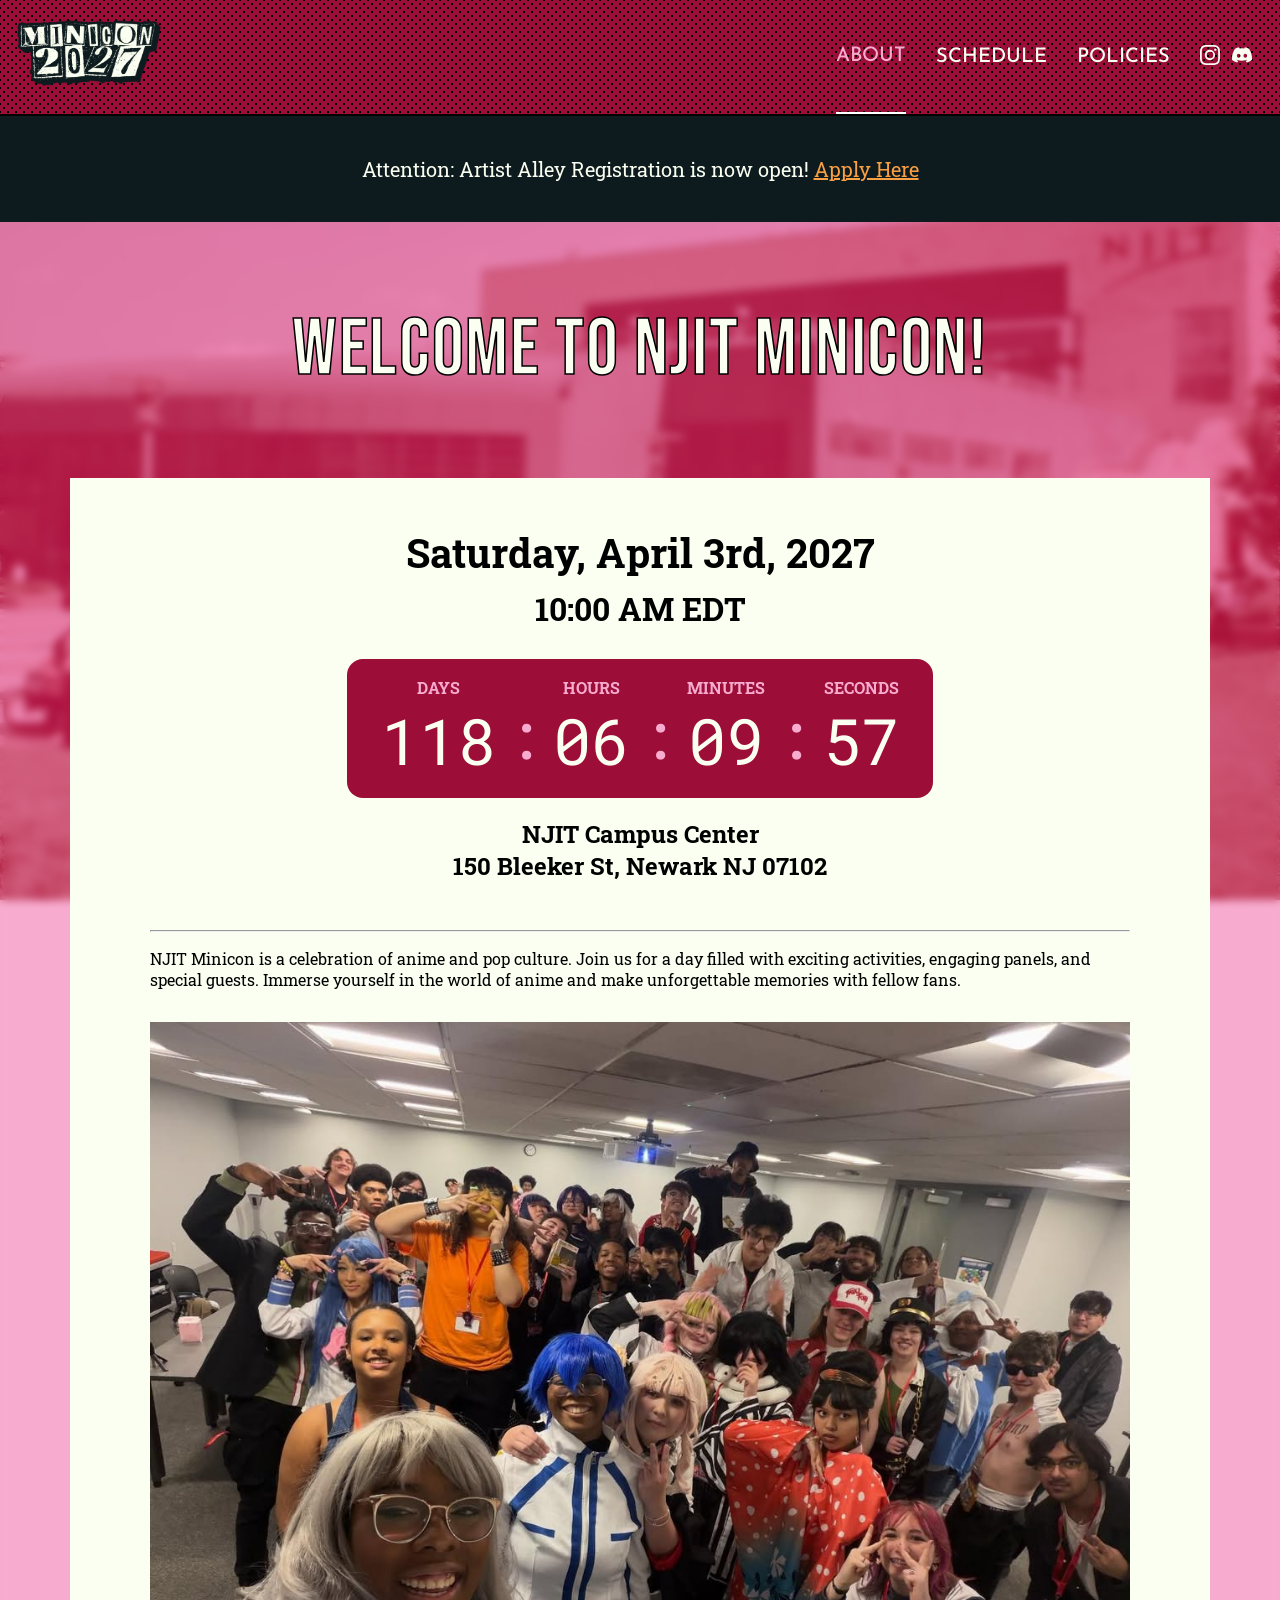
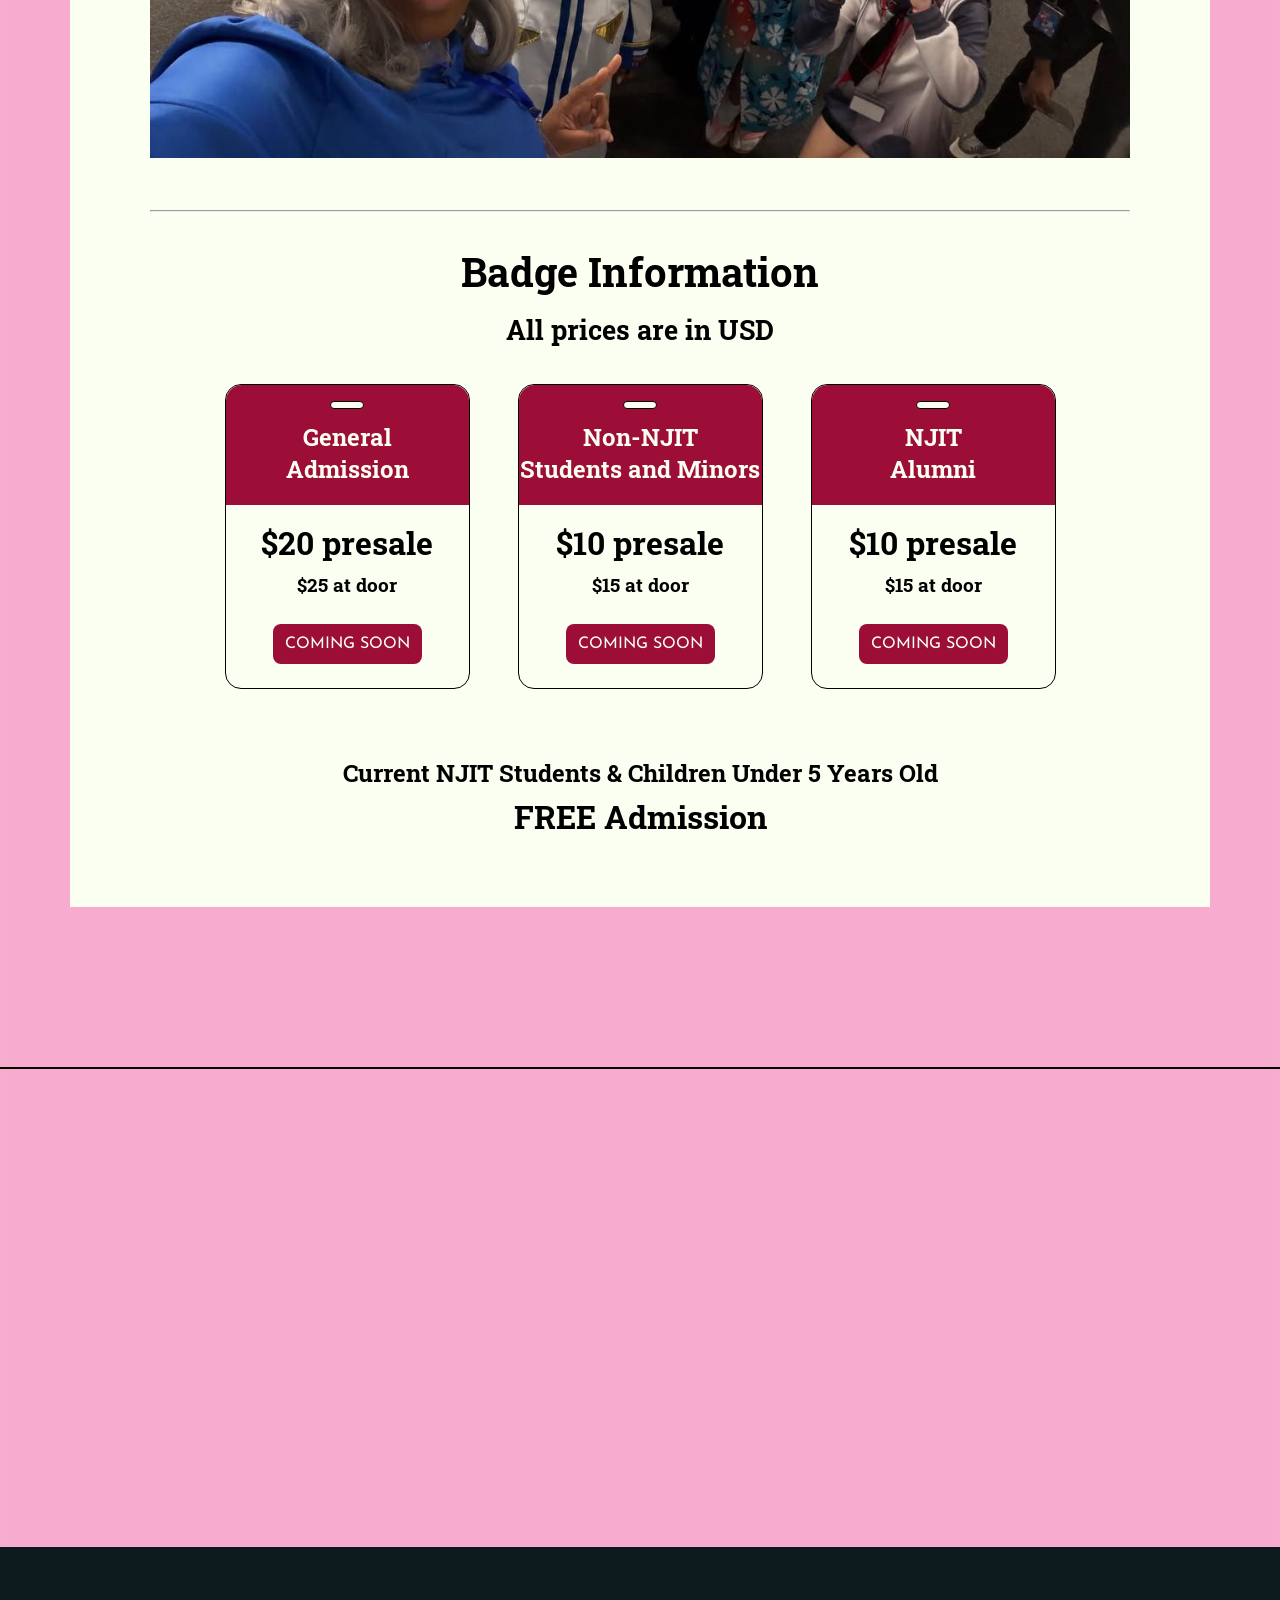
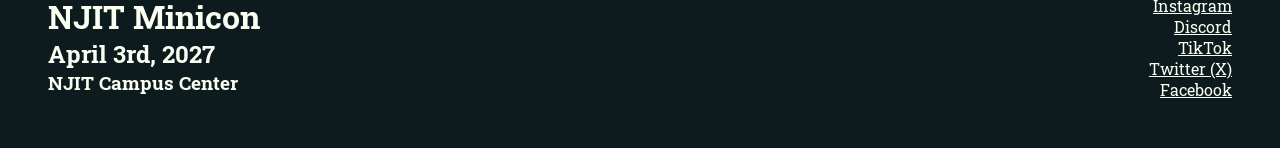
==== index.html @ ecfb0c58 "fix: add meta tags + favicon, noopener on new tab links, url typo" ====
<!DOCTYPE html>
<html lang="en">
<head>
    <meta charset="UTF-8">
    <title>NJIT MiniCon</title>
    <link rel="stylesheet" href="main.css">
    <link rel="stylesheet" href="index.css">
    <meta name="viewport" content="width=device-width, initial-scale=1.0">
    <meta name="description" content="NJIT Minicon is a celebration of anime and pop culture. Join us for a day filled with exciting activities, engaging panels, and special guests.">
    <meta property="og:title" content="NJIT MiniCon">
    <meta property="og:description" content="NJIT Minicon is a celebration of anime and pop culture. Join us for a day filled with exciting activities, engaging panels, and special guests.">
    <meta property="og:type" content="website">
    <meta property="og:url" content="https://njminicon.com/">
    <meta property="og:image" content="https://njminicon.com/img/hero.jpg">
    <meta name="twitter:card" content="summary_large_image">
    <link rel="icon" type="image/png" href="img/wordmark.png">
    <link rel="preconnect" href="https://fonts.googleapis.com">
    <link rel="preconnect" href="https://fonts.gstatic.com" crossorigin>
    <link href="https://fonts.googleapis.com/css2?family=Bebas+Neue&family=Josefin+Sans:ital,wght@0,100..700;1,100..700&family=Roboto+Mono:ital,wght@0,100..700;1,100..700&family=Roboto+Slab:wght@100..900&display=swap" rel="stylesheet">
</head>
<body>
    <script>
        if (location.hash === "#no-intro") {
            document.body.classList.add("no-intro");
        } else {
            location.hash = "#no-intro";
            document.body.scrollTop = document.documentElement.scrollTop = 0;
        }
    </script>
    <header>
        <img id="wordmark" alt="MiniCon 2027" src="img/wordmark.png">
        <img id="wordmark-caption" alt="April 3rd!" src="img/wordmark-caption.png">
        <div class="flex-spacer"></div>
        <a class="navbar-link active" href="index.html#no-intro"><span>About</span></a>
        <a class="navbar-link" href="schedule.html"><span>Schedule</span></a>
        <a class="navbar-link" href="policies.html"><span>Policies</span></a>
        <a class="navbar-sm" href="https://www.instagram.com/njitminicon" target="_blank" rel="noopener">
            <svg xmlns="http://www.w3.org/2000/svg" width="20" height="20" fill="currentColor" viewBox="0 0 16 16">
                <path d="M8 0C5.829 0 5.556.01 4.703.048 3.85.088 3.269.222 2.76.42a3.9 3.9 0 0 0-1.417.923A3.9 3.9 0 0 0 .42 2.76C.222 3.268.087 3.85.048 4.7.01 5.555 0 5.827 0 8.001c0 2.172.01 2.444.048 3.297.04.852.174 1.433.372 1.942.205.526.478.972.923 1.417.444.445.89.719 1.416.923.51.198 1.09.333 1.942.372C5.555 15.99 5.827 16 8 16s2.444-.01 3.298-.048c.851-.04 1.434-.174 1.943-.372a3.9 3.9 0 0 0 1.416-.923c.445-.445.718-.891.923-1.417.197-.509.332-1.09.372-1.942C15.99 10.445 16 10.173 16 8s-.01-2.445-.048-3.299c-.04-.851-.175-1.433-.372-1.941a3.9 3.9 0 0 0-.923-1.417A3.9 3.9 0 0 0 13.24.42c-.51-.198-1.092-.333-1.943-.372C10.443.01 10.172 0 7.998 0zm-.717 1.442h.718c2.136 0 2.389.007 3.232.046.78.035 1.204.166 1.486.275.373.145.64.319.92.599s.453.546.598.92c.11.281.24.705.275 1.485.039.843.047 1.096.047 3.231s-.008 2.389-.047 3.232c-.035.78-.166 1.203-.275 1.485a2.5 2.5 0 0 1-.599.919c-.28.28-.546.453-.92.598-.28.11-.704.24-1.485.276-.843.038-1.096.047-3.232.047s-2.39-.009-3.233-.047c-.78-.036-1.203-.166-1.485-.276a2.5 2.5 0 0 1-.92-.598 2.5 2.5 0 0 1-.6-.92c-.109-.281-.24-.705-.275-1.485-.038-.843-.046-1.096-.046-3.233s.008-2.388.046-3.231c.036-.78.166-1.204.276-1.486.145-.373.319-.64.599-.92s.546-.453.92-.598c.282-.11.705-.24 1.485-.276.738-.034 1.024-.044 2.515-.045zm4.988 1.328a.96.96 0 1 0 0 1.92.96.96 0 0 0 0-1.92m-4.27 1.122a4.109 4.109 0 1 0 0 8.217 4.109 4.109 0 0 0 0-8.217m0 1.441a2.667 2.667 0 1 1 0 5.334 2.667 2.667 0 0 1 0-5.334"/>
            </svg>
        </a>
        <a class="navbar-sm" href="https://discord.com/invite/pNuecUx9E7" target="_blank" rel="noopener">
            <svg xmlns="http://www.w3.org/2000/svg" width="20" height="20" fill="currentColor" class="bi bi-discord" viewBox="0 0 16 16">
                <path d="M13.545 2.907a13.2 13.2 0 0 0-3.257-1.011.05.05 0 0 0-.052.025c-.141.25-.297.577-.406.833a12.2 12.2 0 0 0-3.658 0 8 8 0 0 0-.412-.833.05.05 0 0 0-.052-.025c-1.125.194-2.22.534-3.257 1.011a.04.04 0 0 0-.021.018C.356 6.024-.213 9.047.066 12.032q.003.022.021.037a13.3 13.3 0 0 0 3.995 2.02.05.05 0 0 0 .056-.019q.463-.63.818-1.329a.05.05 0 0 0-.01-.059l-.018-.011a9 9 0 0 1-1.248-.595.05.05 0 0 1-.02-.066l.015-.019q.127-.095.248-.195a.05.05 0 0 1 .051-.007c2.619 1.196 5.454 1.196 8.041 0a.05.05 0 0 1 .053.007q.121.1.248.195a.05.05 0 0 1-.004.085 8 8 0 0 1-1.249.594.05.05 0 0 0-.03.03.05.05 0 0 0 .003.041c.24.465.515.909.817 1.329a.05.05 0 0 0 .056.019 13.2 13.2 0 0 0 4.001-2.02.05.05 0 0 0 .021-.037c.334-3.451-.559-6.449-2.366-9.106a.03.03 0 0 0-.02-.019m-8.198 7.307c-.789 0-1.438-.724-1.438-1.612s.637-1.613 1.438-1.613c.807 0 1.45.73 1.438 1.613 0 .888-.637 1.612-1.438 1.612m5.316 0c-.788 0-1.438-.724-1.438-1.612s.637-1.613 1.438-1.613c.807 0 1.451.73 1.438 1.613 0 .888-.631 1.612-1.438 1.612"/>
            </svg>
        </a>
    </header>
    <aside>
            <span>Attention: Artist Alley Registration is now open! <a href="https://forms.gle/DKccMFMf3DT5rjDe7" target="_blank" rel="noopener">Apply Here</a></span>
    </aside>
    <h1 class="heading-text">Welcome to NJIT Minicon!</h1>
    <main>
        <h1 class="title">Saturday, April 3rd, 2027<br><span>10:00 AM EDT</span></h1>
        <div id="countdown-container">
            <table id="countdown">
                <thead>
                    <tr>
                        <th scope="col">Days</th>
                        <th scope="col" class="separator"></th>
                        <th scope="col">Hours</th>
                        <th scope="col" class="separator"></th>
                        <th scope="col">Minutes</th>
                        <th scope="col" class="separator"></th>
                        <th scope="col">Seconds</th>
                    </tr>
                </thead>
                <tbody>
                    <tr>
                        <td id="countdown-days">00</td>
                        <td class="separator">:</td>
                        <td id="countdown-hours">00</td>
                        <td class="separator">:</td>
                        <td id="countdown-minutes">00</td>
                        <td class="separator">:</td>
                        <td id="countdown-seconds">00</td>
                    </tr>
                </tbody>
            </table>
        </div>
        <h2 class="subtitle">NJIT Campus Center<br>150 Bleeker St, Newark NJ 07102</h2>
        <hr>
        <p>NJIT Minicon is a celebration of anime and pop culture. Join us for a day filled with exciting activities, engaging panels, and special guests. Immerse yourself in the world of anime and make unforgettable memories with fellow fans. </p>
        <div class="img-container"><img src="img/hero.jpg" alt="A group of people in cosplay at a previous Minicon." class="center-img"></div>
        <hr>
        <h2 class="title">Badge Information<br><span><small>All prices are in USD</small></span></h2>
        <div id="badge-container">
            <div class="badge">
                <h2>General<br>Admission</h2>
                <h1>$20 presale</h1>
                <h3>$25 at door</h3>
                <a class="preorder" href="#no-intro" role="button">Coming Soon</a>
            </div>
            <div class="badge">
                <h2>Non-NJIT<br>Students and Minors</h2>
                <h1>$10 presale</h1>
                <h3>$15 at door</h3>
                <a class="preorder" href="#no-intro" role="button">Coming Soon</a>
            </div>
            <div class="badge">
                <h2>NJIT<br>Alumni</h2>
                <h1>$10 presale</h1>
                <h3>$15 at door</h3>
                <a class="preorder" href="#no-intro" role="button">Coming Soon</a>
            </div>
        </div>
        <div id="badge-container-2">
            <h2>Current NJIT Students & Children Under 5 Years Old</h2>
            <h1>FREE Admission</h1>
        </div>
    </main>
    <iframe id="map" src="https://www.google.com/maps/embed?pb=!1m18!1m12!1m3!1d3022.8616556581796!2d-74.18094272258374!3d40.74306957138939!2m3!1f0!2f0!3f0!3m2!1i1024!2i768!4f13.1!3m3!1m2!1s0x89c25481fe584fc9%3A0xe9ea5ac615963415!2sCampus%20Center!5e0!3m2!1sen!2sus!4v1794093699208!5m2!1sen!2sus" allowfullscreen="" loading="lazy" referrerpolicy="strict-origin-when-cross-origin"></iframe>
    <footer>
        <div>
            <h1>NJIT Minicon</h1>
            <h2>April 3rd, 2027</h2>
            <h3>NJIT Campus Center</h3>
        </div>
        <div class="flex-spacer"></div>
        <div id="footer-links">
            <a href="https://www.instagram.com/njitminicon" target="_blank" rel="noopener">Instagram</a><br>
            <a href="https://discord.com/invite/pNuecUx9E7" target="_blank" rel="noopener">Discord</a><br>
            <a href="https://www.tiktok.com/@miniconnj" target="_blank" rel="noopener">TikTok</a><br>
            <a href="https://x.com/miniconNJ" target="_blank" rel="noopener">Twitter (X)</a><br>
            <a href="https://www.facebook.com/njitminicon" target="_blank" rel="noopener">Facebook</a>
        </div>
    </footer>
    <script src="index.js"></script>
</body>
</html>
---- main.css ----
:root {
    --color-a: #9C0D38;
    --color-b: #F7ACCF;
    --color-c: #FBFFF1;
    --color-d: #FA9F42;
    --color-e: #0D1B1E;
}

/* Borrowed the responsive container sizes from Bootstrap */
@media (min-width: 576px) {
    main {
        width: 540px;
    }
}

@media (min-width: 768px) {
    main {
        width: 720px;
    }

    .navbar-link:not(.active) {
        display: flex;
    }

    .navbar-sm {
        display: inline !important;
    }
}

@media (min-width: 1024px) {
    main {
        width: 960px;
    }
}

@media (min-width: 1280px) {
    main {
        width: 1140px;
    }
}

@media (min-width: 1536px) {
    main {
        width: 1440px;
    }
}

@keyframes marquee {
    0% {
        transform: translate(calc(50vw + 50%));
    }
    100% {
        transform: translate(calc(-50vw - 50%));
    }
}

* {
    box-sizing: border-box;
}

body {
    margin: 0;
    overflow-x: hidden;
    background-color: #f7accf;
    background-image: url("img/bg.jpg");
    background-size: cover;
    background-blend-mode: darken;
    background-attachment: fixed;
    backdrop-filter: blur(0.5vh);
    display: flex;
    flex-direction: column;
    font-family: "Roboto Slab", serif;
    font-optical-sizing: auto;
    font-style: normal;
}

header {
    position: sticky;
    background-color: var(--color-a);
    background-image: radial-gradient(rgb(0, 0, 0) 14%, transparent 22%), radial-gradient(rgb(0, 0, 0) 14%, transparent 22%);
    background-position: 0 0, 4px 4px;
    background-size: 8px 8px;
    border-bottom: solid black 2px;
    height: 7.25em;
    width: 100%;
    display: flex;
    align-items: center;
    padding-right: 1em;
    z-index: 99;
}

#wordmark {
    position: absolute;
    width: 11em;
}

@media (prefers-reduced-motion: no-preference) {
    body:not(.no-animate) aside span {
        animation: marquee 15s infinite linear;
    }
}

.flex-spacer {
    flex-grow: 1;
}

.navbar-link {
    color: var(--color-c);
    height: 100%;
    text-decoration: none;
    font-size: 1.25em;
    text-transform: uppercase;
    display: none;
    align-items: center;
    font-family: "Josefin Sans", sans-serif;
    font-optical-sizing: auto;
    font-weight: 500;
    font-style: normal;
    margin-right: 1.5em;
}

.navbar-link:hover, .navbar-link.active {
    border-bottom: solid white 2px;
}

.navbar-link.active {
    display: flex;
    color: var(--color-b);
}

.navbar-sm {
    color: var(--color-c);
    margin-right: 0.75em;
    transition: color 0.25s;
    display: none;
}

.navbar-sm:hover, footer a:hover {
    color: var(--color-b);
}

aside {
    background-color: var(--color-e);
    padding: 2em;
    text-align: center;
    font-size: 1.25em;
    color: var(--color-c);
}

aside span {
    display: inline-block;
    white-space: nowrap;
}

aside span a {
    color: var(--color-d);
}

main {
    background-color: var(--color-c);
    padding: 3em 5em;
    align-self: center;
    margin-bottom: 10em;
}

main h1 {
    margin-top: 0;
}

footer {
    background-color: var(--color-e);
    color: var(--color-c);
    padding: 3em;
    display: flex;
    box-shadow: 0 50vh 0 50vh var(--color-e);
}

.img-container {
    text-align: center;
    margin-top: 2em;
}

.img-container img {
    max-width: 100%;
}

hr {
    margin-top: 3em;
}

#footer-links {
    text-align: right;
}

footer h1, footer h2, footer h3 {
    margin: 0;
}

footer a {
    color: var(--color-c);
    transition: color 0.25s;
}

.title, .subtitle {
    text-align: center;
}

.title {
    font-size: 2.5em;
}

.title > span {
    font-size: 0.8em;
}

.subtitle {
    font-size: 1.5em;
}

.heading-text {
    font-family: "Bebas Neue", sans-serif;
    text-transform: uppercase;
    font-weight: 400;
    font-style: normal;
    text-align: center;
    margin: 1em 0;
    font-size: 5em;
    color: var(--color-c);
    -webkit-text-stroke: 1.5px black;
    letter-spacing: 0.1rem;
}

#map {
    border: none;
    border-top: solid black 2px;
    display: block;
    height: 30em;
}
---- index.css ----
@keyframes intro {
    0%, 15% {
        transform: rotate(7.5deg) translateX(-110%) translateY(-30%);
        height: 75vh;
        width: 120vw;
    }
    30%, 80% {
        transform: rotate(7.5deg) translateX(-10%) translateY(-30%);
        height: 75vh;
        width: 120vw;
    }
    100% {
        transform: translateY(calc(-75vh + 7.25em));
        height: 75vh;
        width: 120vw;
    }
}

@keyframes fade-in-body {
    0%, 13.3% {
        background-color: black;
        overflow-y: hidden;
        height: 100%;
    }
    40%, 100% {
        background-color: var(--color-b);
        overflow-y: hidden;
        height: 100%;
    }
}

@keyframes fade-in {
    0%, 83% {
        opacity: 0;
    }
    100% {
        opacity: 100%;
    }
}

@keyframes wordmark-caption {
    0%, 45% {
        position: absolute;
        bottom: 0;
        left: 50%;
        transform: rotate(-7.5deg) translate(calc(-50% + min(976px, 80vw) / 976 * 160), calc(30% + min(976px, 80vw) / 976 * 200)) scale(0%);
        opacity: 100%;
    }
    50%, 80% {
        position: absolute;
        bottom: 0;
        left: 50%;
        transform: rotate(-7.5deg) translate(calc(-50% + min(976px, 80vw) / 976 * 160), calc(30% + min(976px, 80vw) / 976 * 200));
        opacity: 100%;
    }
    85% {
        position: absolute;
        bottom: 0;
        left: 50%;
        transform: rotate(-7.5deg) translate(calc(-50% + min(976px, 80vw) / 976 * 160), calc(30% + min(976px, 80vw) / 976 * 200));
        opacity: 0;
    }
}

@keyframes wordmark {
    0%, 45% {
        bottom: 0;
        left: 50%;
        transform: rotate(-7.5deg) translate(-50%, 30%) scale(0%);
        width: min(976px, 80vw);
        filter: drop-shadow(30px 10px 4px black);
    }
    50%, 80% {
        bottom: 0;
        left: 50%;
        transform: rotate(-7.5deg) translate(-50%, 30%);
        width: min(976px, 80vw);
        filter: drop-shadow(calc(min(976px, 80vw) / 976 * 30) calc(min(976px, 80vw) / 976 * 10) 4px black);
    }
    100% {
        bottom: 1em;
        left: 0;
    }
}

@keyframes aside {
    0%, 82.9% {
        opacity: 0;
        transform: translateY(-100%);
    }
    83% {
        opacity: 100%;
        transform: translateY(-100%);
    }
    100% {
        opacity: 100%;
        transform: none;
    }
}

@media (prefers-reduced-motion: no-preference) {
    body:not(.no-animate):not(.no-intro) {
        animation: fade-in-body 2.5s;
    }

    body:not(.no-animate):not(.no-intro) header {
        animation: intro 2.5s ease-in-out;
    }

    body:not(.no-animate):not(.no-intro) #wordmark {
        animation: wordmark 2.5s;
    }

    body:not(.no-animate):not(.no-intro) #wordmark-caption {
        animation: wordmark-caption 2.5s;
    }

    body:not(.no-animate):not(.no-intro) .navbar-link,
    body:not(.no-animate):not(.no-intro) .navbar-sm,
    body:not(.no-animate):not(.no-intro) footer,
    body:not(.no-animate):not(.no-intro) main,
    body:not(.no-animate):not(.no-intro) .heading-text {
        animation: fade-in 3s;
    }

    body:not(.no-animate):not(.no-intro) aside {
        animation: aside 3s;
    }
}

#wordmark-caption {
    position: absolute;
    transform: translate(calc(-50% + 160px), calc(-50% + 175px));
    opacity: 0;
    width: calc(min(976px, 80vw) / 976 * 534);
}

#countdown-container {
    display: flex;
    justify-content: center;
}

#countdown {
    text-align: center;
    table-layout: fixed;
    background-color: var(--color-a);
    border-radius: 1em;
    width: 100%;
}

#countdown td:not(.separator), #countdown th:not(.separator) {
    width: 5rem;
}

#countdown td {
    font-size: 2em;
    padding: 0 0 1.25rem;
    font-family: "Roboto Mono", monospace;
    font-optical-sizing: auto;
    font-weight: normal;
    font-style: normal;
}

#countdown td:not(.separator) {
    color: var(--color-c);
    padding: 0 0 0.5rem;
}

.separator {
    text-align: center;
    width: 0.5em;
}

#countdown th, .separator {
    color: var(--color-b);
}

#countdown th {
    font-size: 0.75em;
}

#countdown th:not(.separator) {
    text-transform: uppercase;
    padding: 1.6rem 0 0;
    line-height: 0.25em;
}

#badge-container {
    justify-content: center;
    gap: 3em;
    text-align: center;
}

#badge-container-2 {
    text-align: center;
}

.badge {
    border: solid black 1px;
    border-radius: 1rem;
    position: relative;
    margin-bottom: 3em;
}


.badge::before {
    border: solid black 1px;
    border-radius: 1em;
    background-color: var(--color-c);
    display: inline-block;
    width: 2em;
    height: 0.35em;
    content: "";
    position: absolute;
    left: 50%;
    top: 1em;
    transform: translateX(-50%);
}

.badge h2 {
    margin: 0;
    padding-top: 1.5em;
    height: 5em;
    background-color: var(--color-a);
    color: var(--color-c);
    border-top-left-radius: 1rem;
    border-top-right-radius: 1rem;
}

.badge h1 {
    margin: 0.5em 0 0.25em;
}

.badge h3 {
    margin: 0 0 1em;
}

#badge-container-2 h2 {
    margin-bottom: 0.25em;
}

.preorder {
    text-decoration: none;
    text-transform: uppercase;
    font-family: "Josefin Sans", sans-serif;
    color: var(--color-c);
    background-color: var(--color-a);
    border-radius: 0.5em;
    padding: 0.75em;
    margin: 0.5em 0 1.5em;
    display: inline-block;
}


@media (min-width: 576px) {
    #countdown td {
        font-size: 3em;
    }

    .separator {
        width: 2em;
    }
}

@media (min-width: 1024px) {
    #badge-container {
        display: flex;
    }

    .badge {
        width: 25%;
    }

    .badge h2 {
        height: 6em;
    }

    #countdown {
        width: auto;
        padding: 0 1.5rem 0;
    }

    #countdown td {
        font-size: 4em;
    }

    #countdown th {
        font-size: 1em;
    }

    #countdown td:not(.separator) {
        padding: 0 0.5rem 0.5rem;
    }

    #countdown th:not(.separator) {
        padding: 1.6rem 0.5rem 0;
    }

    .separator {
        width: auto;
    }
}

@media (min-width: 1280px) {
    .badge h2 {
        height: 5em;
    }
}

@media (min-width: 1536px) {
    .badge {
        width: 20%;
    }
}
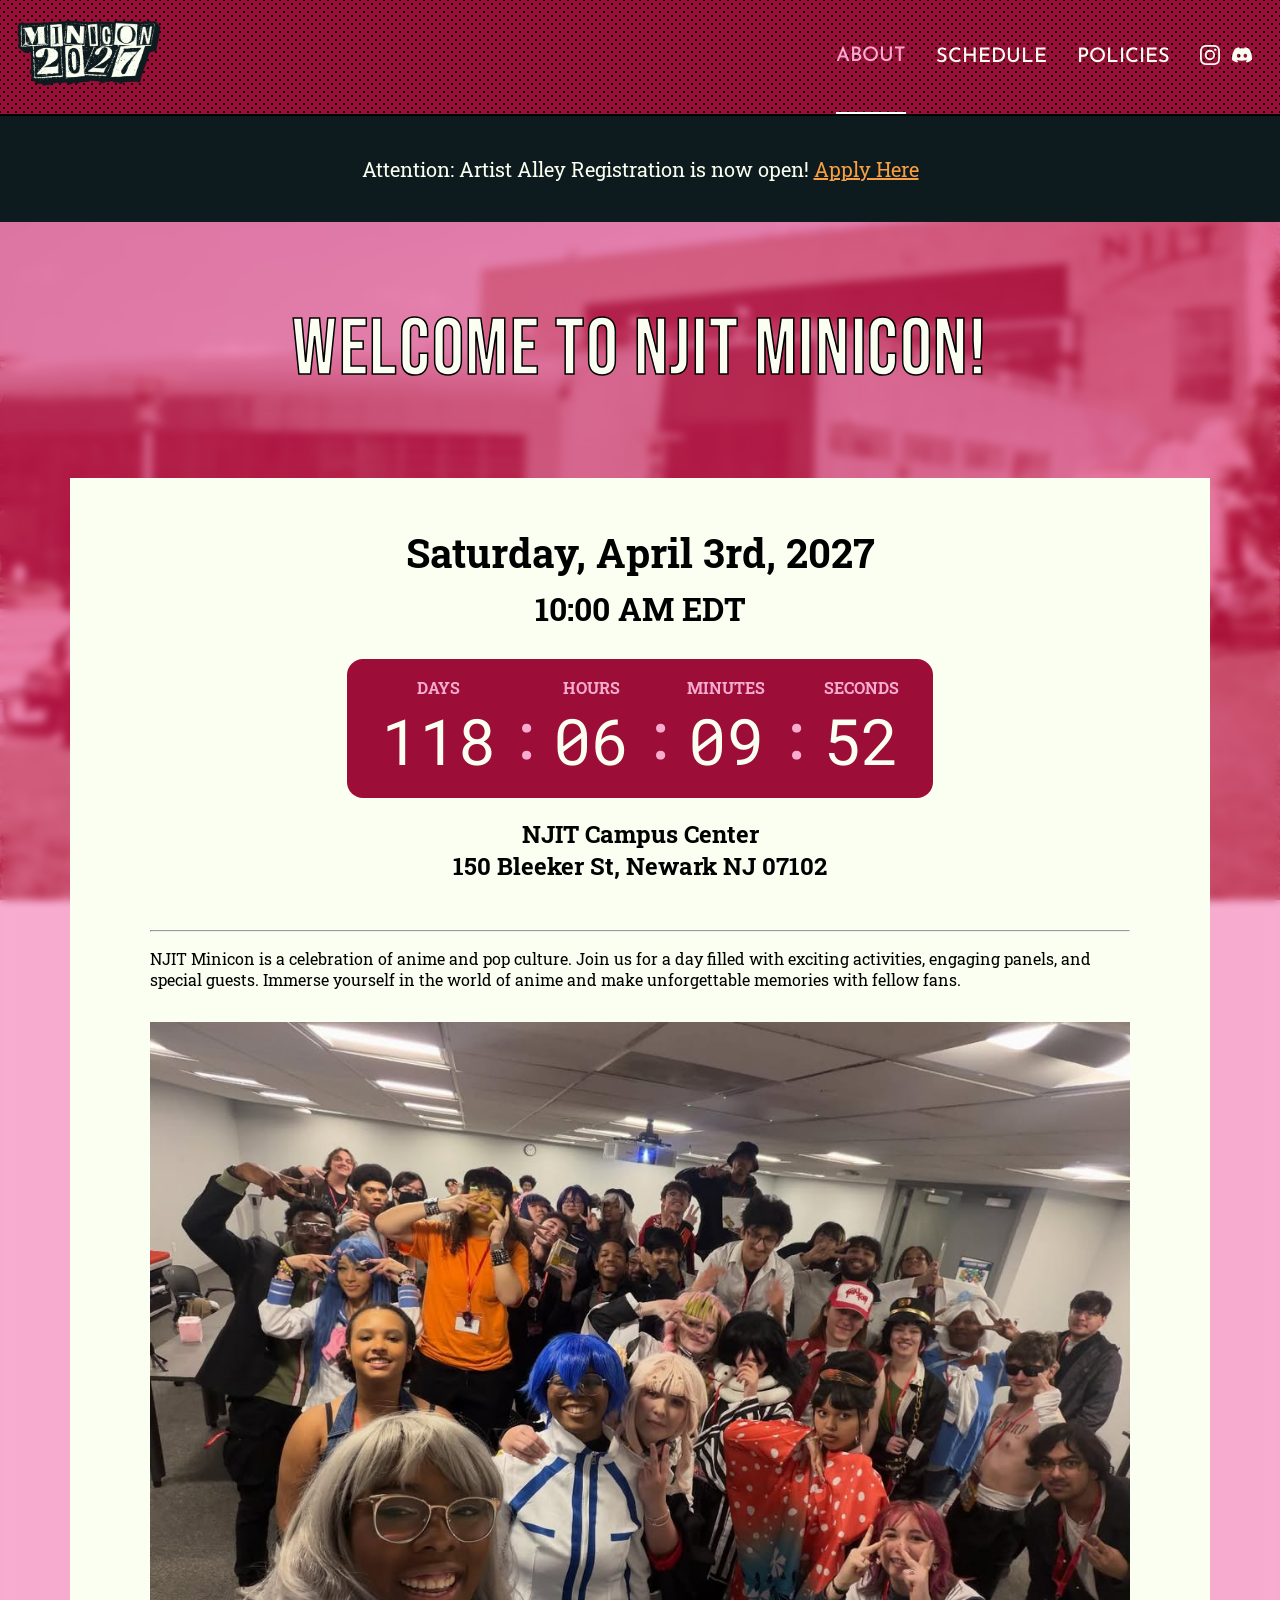
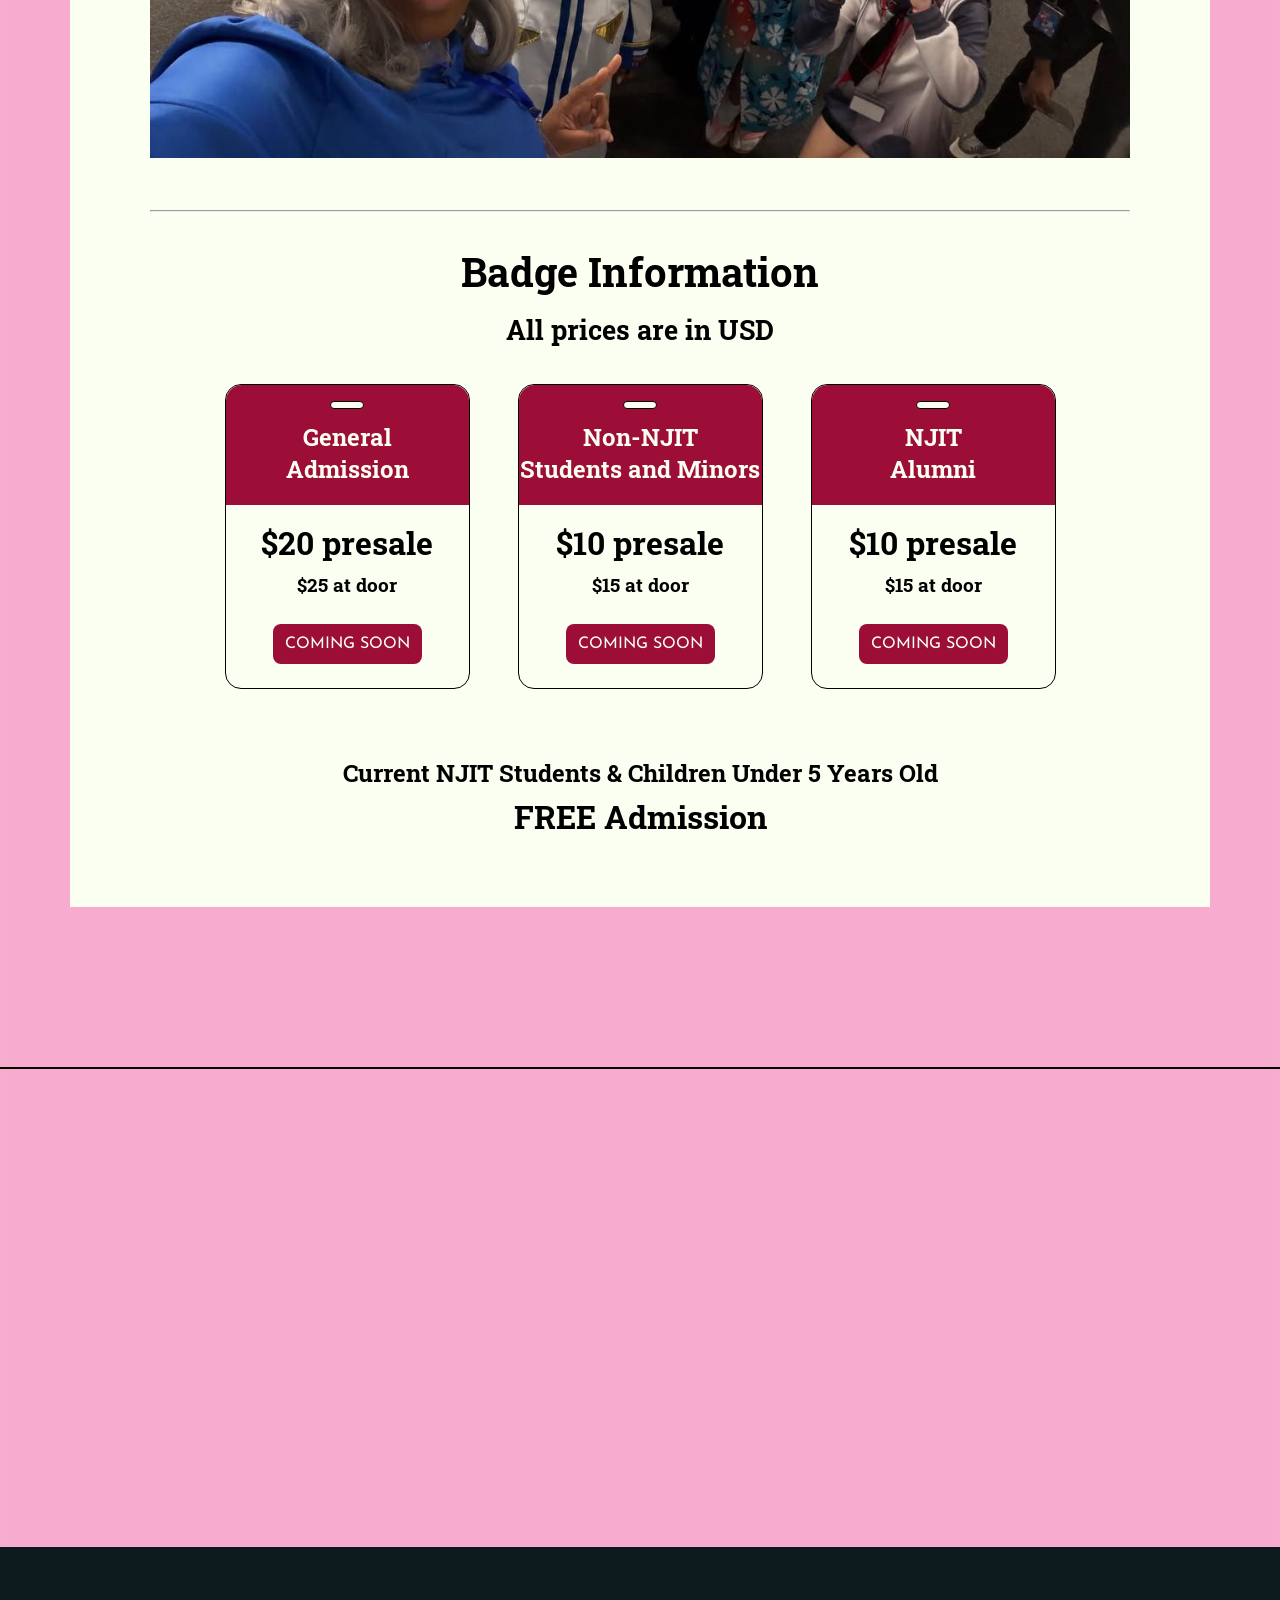
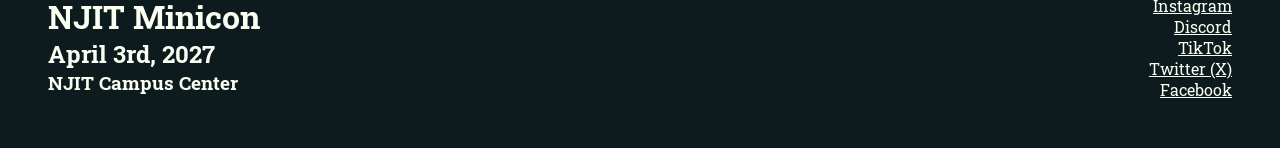
==== commit fd0a8f80: "fix: keep #no-intro out of the url" ====
--- a/index.html
+++ b/index.html
@@ -6,26 +6,31 @@
     <link rel="stylesheet" href="main.css">
     <link rel="stylesheet" href="index.css">
     <meta name="viewport" content="width=device-width, initial-scale=1.0">
-    <meta name="description" content="NJIT Minicon is a celebration of anime and pop culture. Join us for a day filled with exciting activities, engaging panels, and special guests.">
-    <meta property="og:title" content="NJIT MiniCon">
-    <meta property="og:description" content="NJIT Minicon is a celebration of anime and pop culture. Join us for a day filled with exciting activities, engaging panels, and special guests.">
-    <meta property="og:type" content="website">
-    <meta property="og:url" content="https://njminicon.com/">
-    <meta property="og:image" content="https://njminicon.com/img/hero.jpg">
-    <meta name="twitter:card" content="summary_large_image">
-    <link rel="icon" type="image/png" href="img/wordmark.png">
     <link rel="preconnect" href="https://fonts.googleapis.com">
     <link rel="preconnect" href="https://fonts.gstatic.com" crossorigin>
     <link href="https://fonts.googleapis.com/css2?family=Bebas+Neue&family=Josefin+Sans:ital,wght@0,100..700;1,100..700&family=Roboto+Mono:ital,wght@0,100..700;1,100..700&family=Roboto+Slab:wght@100..900&display=swap" rel="stylesheet">
 </head>
 <body>
     <script>
-        if (location.hash === "#no-intro") {
+        // Remember the intro per tab so #no-intro doesn't end up in links people share
+        let seenIntro = location.hash === "#no-intro";
+        try {
+            seenIntro = sessionStorage.getItem("seen-intro") || seenIntro;
+            sessionStorage.setItem("seen-intro", "1");
+        } catch (e) {}
+        if (seenIntro) {
             document.body.classList.add("no-intro");
         } else {
-            location.hash = "#no-intro";
             document.body.scrollTop = document.documentElement.scrollTop = 0;
         }
+        if (location.hash === "#no-intro") {
+            history.replaceState(null, "", location.pathname + location.search);
+        }
+        // Every #no-intro link on this page points back here, so they don't need to go anywhere
+        document.addEventListener("click", (e) => {
+            const link = e.target.closest("a");
+            if (link && link.hash === "#no-intro") e.preventDefault();
+        });
     </script>
     <header>
         <img id="wordmark" alt="MiniCon 2027" src="img/wordmark.png">
@@ -34,19 +39,19 @@
         <a class="navbar-link active" href="index.html#no-intro"><span>About</span></a>
         <a class="navbar-link" href="schedule.html"><span>Schedule</span></a>
         <a class="navbar-link" href="policies.html"><span>Policies</span></a>
-        <a class="navbar-sm" href="https://www.instagram.com/njitminicon" target="_blank" rel="noopener">
+        <a class="navbar-sm" href="https://www.instagram.com/njitminicon" target="_blank">
             <svg xmlns="http://www.w3.org/2000/svg" width="20" height="20" fill="currentColor" viewBox="0 0 16 16">
                 <path d="M8 0C5.829 0 5.556.01 4.703.048 3.85.088 3.269.222 2.76.42a3.9 3.9 0 0 0-1.417.923A3.9 3.9 0 0 0 .42 2.76C.222 3.268.087 3.85.048 4.7.01 5.555 0 5.827 0 8.001c0 2.172.01 2.444.048 3.297.04.852.174 1.433.372 1.942.205.526.478.972.923 1.417.444.445.89.719 1.416.923.51.198 1.09.333 1.942.372C5.555 15.99 5.827 16 8 16s2.444-.01 3.298-.048c.851-.04 1.434-.174 1.943-.372a3.9 3.9 0 0 0 1.416-.923c.445-.445.718-.891.923-1.417.197-.509.332-1.09.372-1.942C15.99 10.445 16 10.173 16 8s-.01-2.445-.048-3.299c-.04-.851-.175-1.433-.372-1.941a3.9 3.9 0 0 0-.923-1.417A3.9 3.9 0 0 0 13.24.42c-.51-.198-1.092-.333-1.943-.372C10.443.01 10.172 0 7.998 0zm-.717 1.442h.718c2.136 0 2.389.007 3.232.046.78.035 1.204.166 1.486.275.373.145.64.319.92.599s.453.546.598.92c.11.281.24.705.275 1.485.039.843.047 1.096.047 3.231s-.008 2.389-.047 3.232c-.035.78-.166 1.203-.275 1.485a2.5 2.5 0 0 1-.599.919c-.28.28-.546.453-.92.598-.28.11-.704.24-1.485.276-.843.038-1.096.047-3.232.047s-2.39-.009-3.233-.047c-.78-.036-1.203-.166-1.485-.276a2.5 2.5 0 0 1-.92-.598 2.5 2.5 0 0 1-.6-.92c-.109-.281-.24-.705-.275-1.485-.038-.843-.046-1.096-.046-3.233s.008-2.388.046-3.231c.036-.78.166-1.204.276-1.486.145-.373.319-.64.599-.92s.546-.453.92-.598c.282-.11.705-.24 1.485-.276.738-.034 1.024-.044 2.515-.045zm4.988 1.328a.96.96 0 1 0 0 1.92.96.96 0 0 0 0-1.92m-4.27 1.122a4.109 4.109 0 1 0 0 8.217 4.109 4.109 0 0 0 0-8.217m0 1.441a2.667 2.667 0 1 1 0 5.334 2.667 2.667 0 0 1 0-5.334"/>
             </svg>
         </a>
-        <a class="navbar-sm" href="https://discord.com/invite/pNuecUx9E7" target="_blank" rel="noopener">
+        <a class="navbar-sm" href="https://discord.com/invite/pNuecUx9E7" target="_blank">
             <svg xmlns="http://www.w3.org/2000/svg" width="20" height="20" fill="currentColor" class="bi bi-discord" viewBox="0 0 16 16">
                 <path d="M13.545 2.907a13.2 13.2 0 0 0-3.257-1.011.05.05 0 0 0-.052.025c-.141.25-.297.577-.406.833a12.2 12.2 0 0 0-3.658 0 8 8 0 0 0-.412-.833.05.05 0 0 0-.052-.025c-1.125.194-2.22.534-3.257 1.011a.04.04 0 0 0-.021.018C.356 6.024-.213 9.047.066 12.032q.003.022.021.037a13.3 13.3 0 0 0 3.995 2.02.05.05 0 0 0 .056-.019q.463-.63.818-1.329a.05.05 0 0 0-.01-.059l-.018-.011a9 9 0 0 1-1.248-.595.05.05 0 0 1-.02-.066l.015-.019q.127-.095.248-.195a.05.05 0 0 1 .051-.007c2.619 1.196 5.454 1.196 8.041 0a.05.05 0 0 1 .053.007q.121.1.248.195a.05.05 0 0 1-.004.085 8 8 0 0 1-1.249.594.05.05 0 0 0-.03.03.05.05 0 0 0 .003.041c.24.465.515.909.817 1.329a.05.05 0 0 0 .056.019 13.2 13.2 0 0 0 4.001-2.02.05.05 0 0 0 .021-.037c.334-3.451-.559-6.449-2.366-9.106a.03.03 0 0 0-.02-.019m-8.198 7.307c-.789 0-1.438-.724-1.438-1.612s.637-1.613 1.438-1.613c.807 0 1.45.73 1.438 1.613 0 .888-.637 1.612-1.438 1.612m5.316 0c-.788 0-1.438-.724-1.438-1.612s.637-1.613 1.438-1.613c.807 0 1.451.73 1.438 1.613 0 .888-.631 1.612-1.438 1.612"/>
             </svg>
         </a>
     </header>
     <aside>
-            <span>Attention: Artist Alley Registration is now open! <a href="https://forms.gle/DKccMFMf3DT5rjDe7" target="_blank" rel="noopener">Apply Here</a></span>
+            <span>Attention: Artist Alley Registration is now open! <a href="https://forms.gle/DKccMFMf3DT5rjDe7" target="_blank">Apply Here</a></span>
     </aside>
     <h1 class="heading-text">Welcome to NJIT Minicon!</h1>
     <main>
@@ -117,11 +122,11 @@
         </div>
         <div class="flex-spacer"></div>
         <div id="footer-links">
-            <a href="https://www.instagram.com/njitminicon" target="_blank" rel="noopener">Instagram</a><br>
-            <a href="https://discord.com/invite/pNuecUx9E7" target="_blank" rel="noopener">Discord</a><br>
-            <a href="https://www.tiktok.com/@miniconnj" target="_blank" rel="noopener">TikTok</a><br>
-            <a href="https://x.com/miniconNJ" target="_blank" rel="noopener">Twitter (X)</a><br>
-            <a href="https://www.facebook.com/njitminicon" target="_blank" rel="noopener">Facebook</a>
+            <a href="https://www.instagram.com/njitminicon" target="_blank">Instagram</a><br>
+            <a href="https://discord.com/invite/pNuecUx9E7" target="_blank">Discord</a><br>
+            <a href="https://www.tiktok.com/@miniconnj" target="_blank">TikTok</a><br>
+            <a href="https://x.com/miniconNJ" target="_blank">Twitter (X)</a><br>
+            <a href="https://www.facebook.com/njitminicon" target="_blank">Facebook</a>
         </div>
     </footer>
     <script src="index.js"></script>
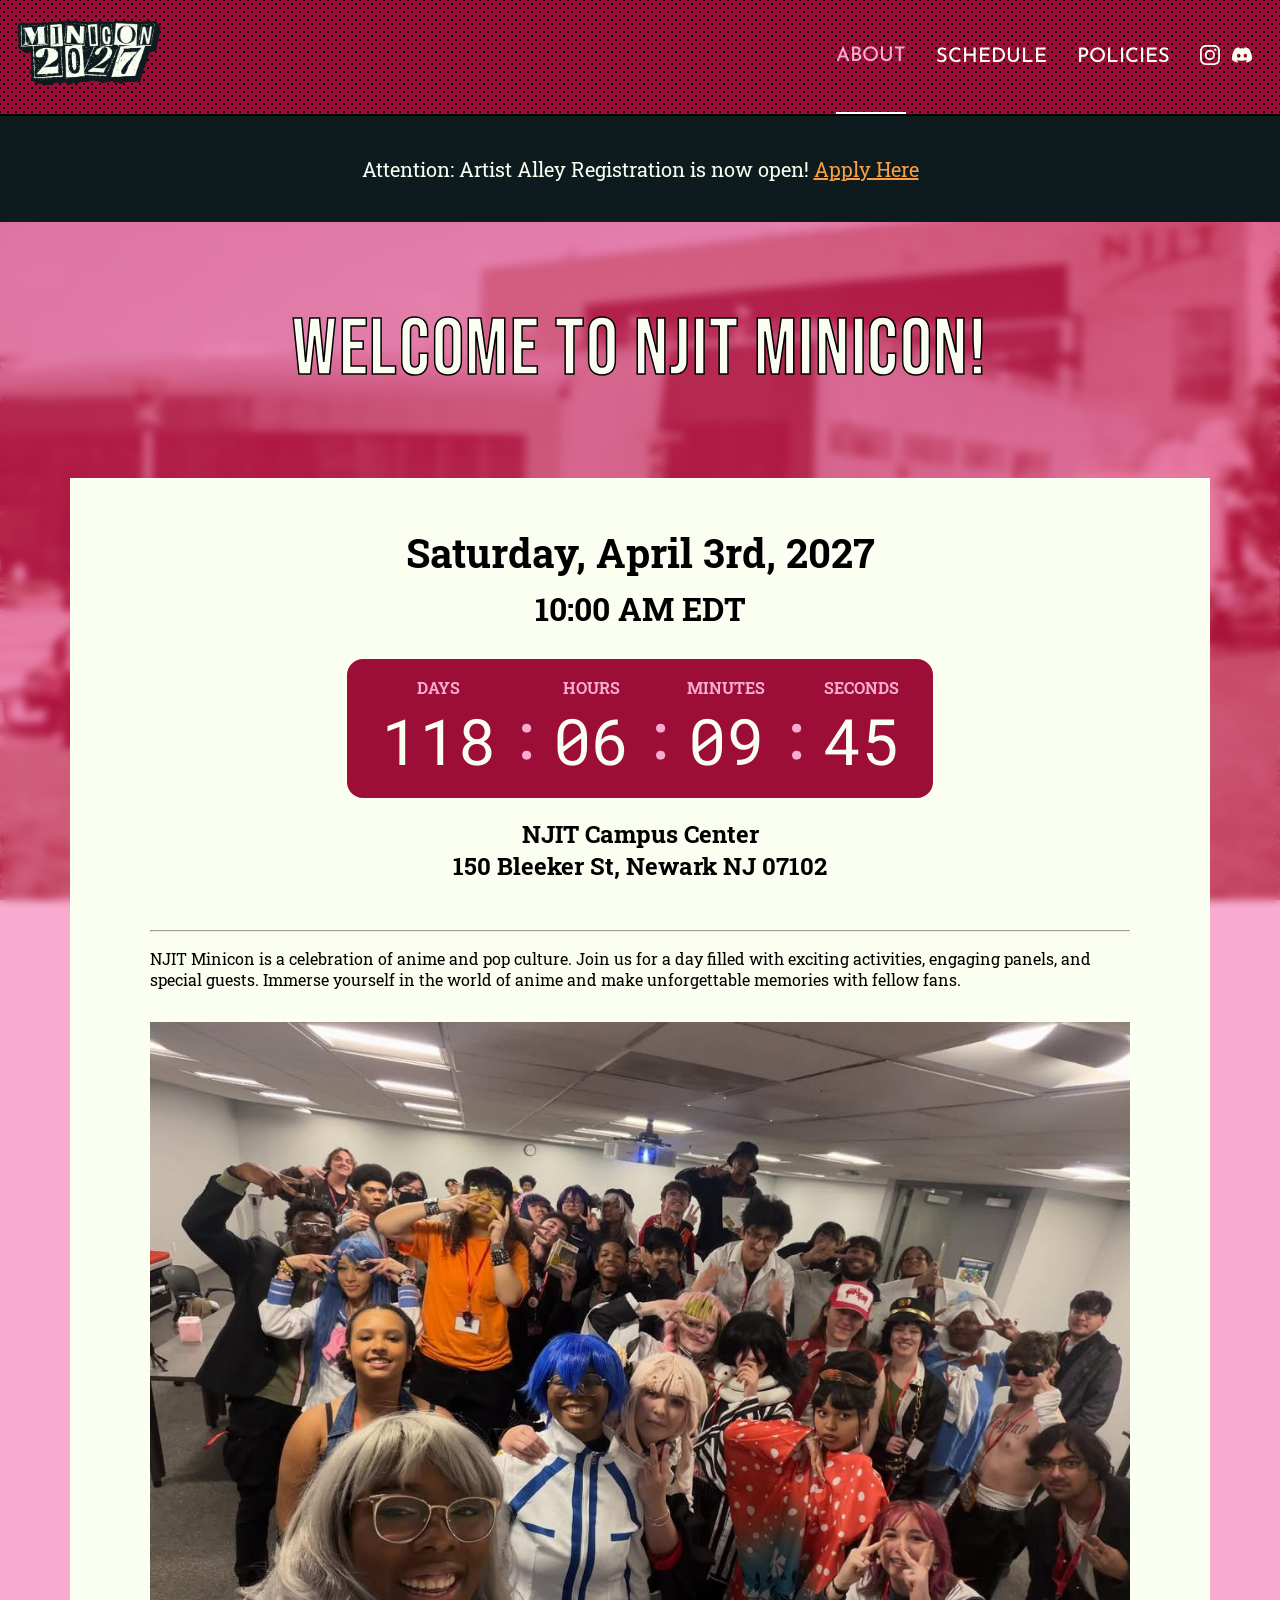
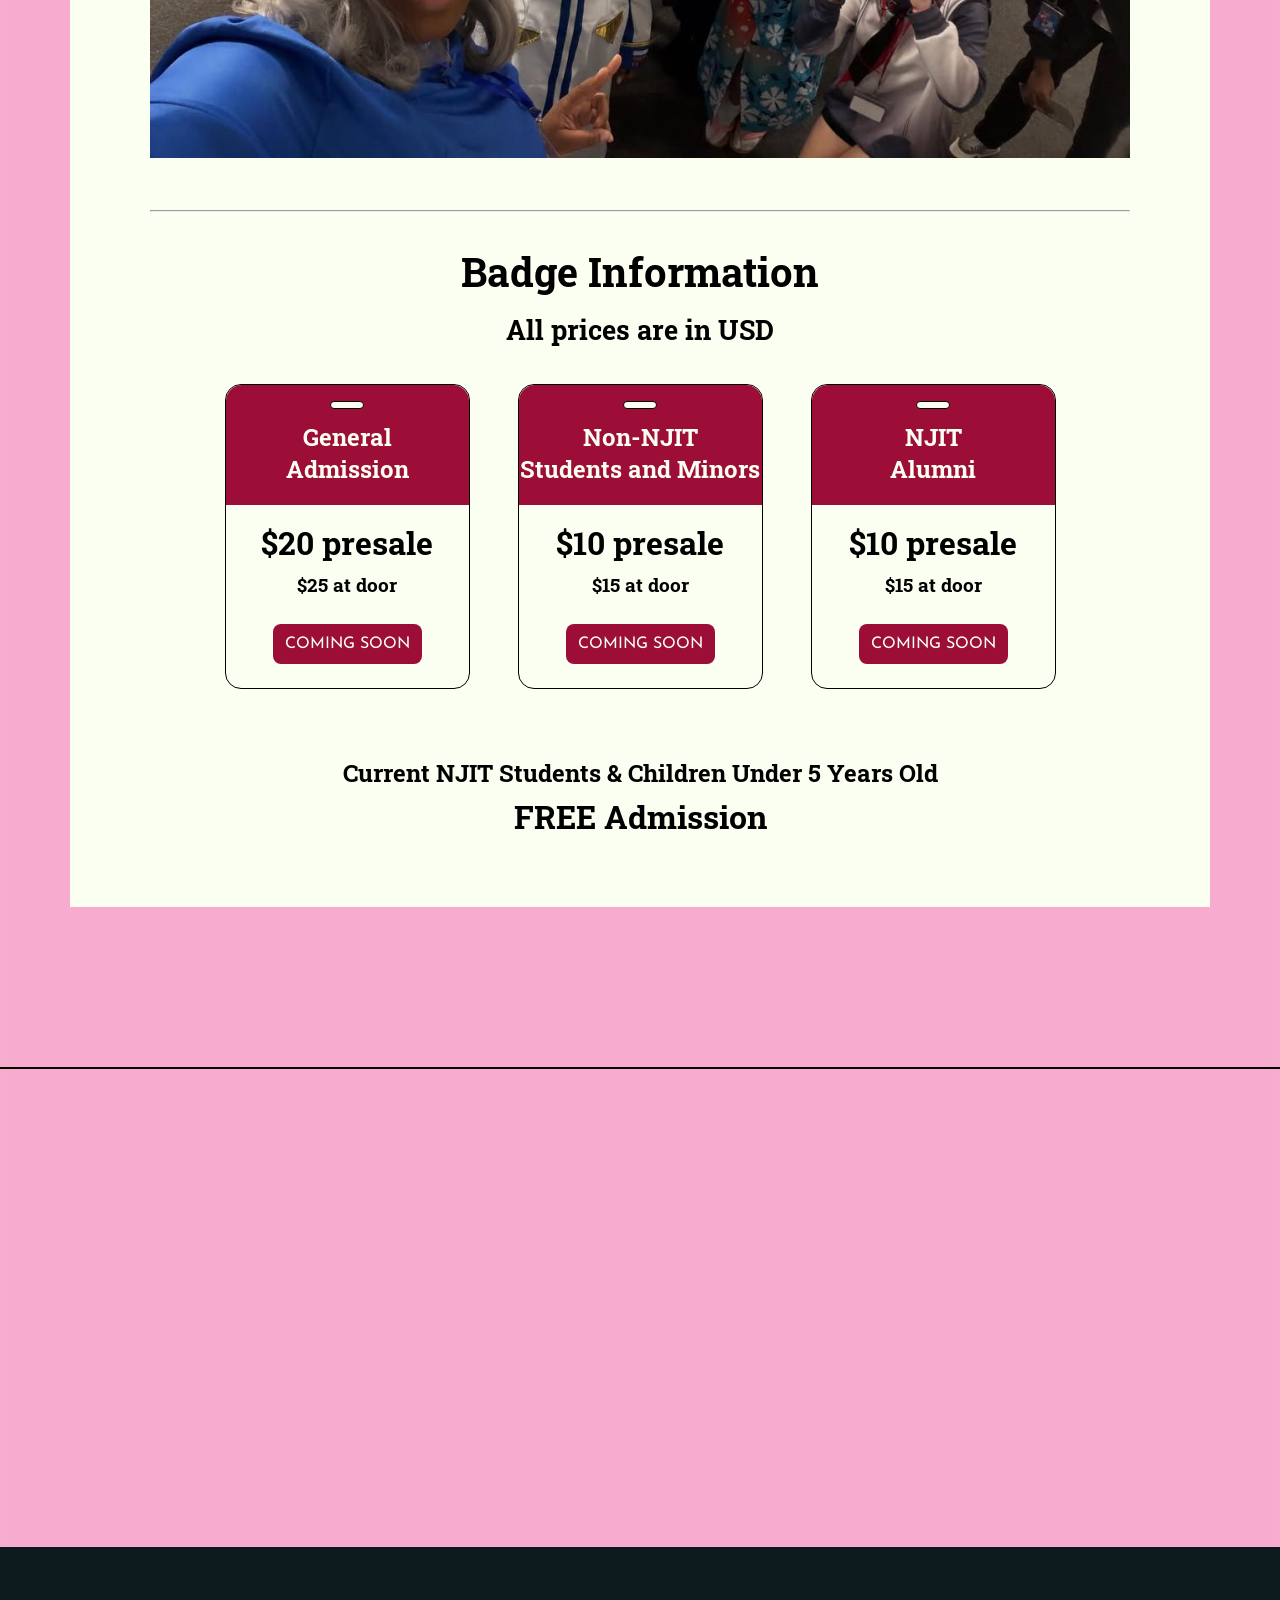
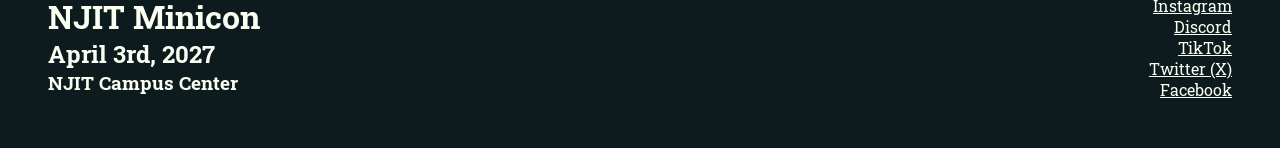
==== commit 682a7b5d: "Merge pull request #1 from alex43002/fix/meta-and-links fix: add meta tags + favicon, noopener on ne" ====
--- a/index.html
+++ b/index.html
@@ -6,31 +6,26 @@
     <link rel="stylesheet" href="main.css">
     <link rel="stylesheet" href="index.css">
     <meta name="viewport" content="width=device-width, initial-scale=1.0">
+    <meta name="description" content="NJIT Minicon is a celebration of anime and pop culture. Join us for a day filled with exciting activities, engaging panels, and special guests.">
+    <meta property="og:title" content="NJIT MiniCon">
+    <meta property="og:description" content="NJIT Minicon is a celebration of anime and pop culture. Join us for a day filled with exciting activities, engaging panels, and special guests.">
+    <meta property="og:type" content="website">
+    <meta property="og:url" content="https://njminicon.com/">
+    <meta property="og:image" content="https://njminicon.com/img/hero.jpg">
+    <meta name="twitter:card" content="summary_large_image">
+    <link rel="icon" type="image/png" href="img/wordmark.png">
     <link rel="preconnect" href="https://fonts.googleapis.com">
     <link rel="preconnect" href="https://fonts.gstatic.com" crossorigin>
     <link href="https://fonts.googleapis.com/css2?family=Bebas+Neue&family=Josefin+Sans:ital,wght@0,100..700;1,100..700&family=Roboto+Mono:ital,wght@0,100..700;1,100..700&family=Roboto+Slab:wght@100..900&display=swap" rel="stylesheet">
 </head>
 <body>
     <script>
-        // Remember the intro per tab so #no-intro doesn't end up in links people share
-        let seenIntro = location.hash === "#no-intro";
-        try {
-            seenIntro = sessionStorage.getItem("seen-intro") || seenIntro;
-            sessionStorage.setItem("seen-intro", "1");
-        } catch (e) {}
-        if (seenIntro) {
+        if (location.hash === "#no-intro") {
             document.body.classList.add("no-intro");
         } else {
+            location.hash = "#no-intro";
             document.body.scrollTop = document.documentElement.scrollTop = 0;
         }
-        if (location.hash === "#no-intro") {
-            history.replaceState(null, "", location.pathname + location.search);
-        }
-        // Every #no-intro link on this page points back here, so they don't need to go anywhere
-        document.addEventListener("click", (e) => {
-            const link = e.target.closest("a");
-            if (link && link.hash === "#no-intro") e.preventDefault();
-        });
     </script>
     <header>
         <img id="wordmark" alt="MiniCon 2027" src="img/wordmark.png">
@@ -39,19 +34,19 @@
         <a class="navbar-link active" href="index.html#no-intro"><span>About</span></a>
         <a class="navbar-link" href="schedule.html"><span>Schedule</span></a>
         <a class="navbar-link" href="policies.html"><span>Policies</span></a>
-        <a class="navbar-sm" href="https://www.instagram.com/njitminicon" target="_blank">
+        <a class="navbar-sm" href="https://www.instagram.com/njitminicon" target="_blank" rel="noopener">
             <svg xmlns="http://www.w3.org/2000/svg" width="20" height="20" fill="currentColor" viewBox="0 0 16 16">
                 <path d="M8 0C5.829 0 5.556.01 4.703.048 3.85.088 3.269.222 2.76.42a3.9 3.9 0 0 0-1.417.923A3.9 3.9 0 0 0 .42 2.76C.222 3.268.087 3.85.048 4.7.01 5.555 0 5.827 0 8.001c0 2.172.01 2.444.048 3.297.04.852.174 1.433.372 1.942.205.526.478.972.923 1.417.444.445.89.719 1.416.923.51.198 1.09.333 1.942.372C5.555 15.99 5.827 16 8 16s2.444-.01 3.298-.048c.851-.04 1.434-.174 1.943-.372a3.9 3.9 0 0 0 1.416-.923c.445-.445.718-.891.923-1.417.197-.509.332-1.09.372-1.942C15.99 10.445 16 10.173 16 8s-.01-2.445-.048-3.299c-.04-.851-.175-1.433-.372-1.941a3.9 3.9 0 0 0-.923-1.417A3.9 3.9 0 0 0 13.24.42c-.51-.198-1.092-.333-1.943-.372C10.443.01 10.172 0 7.998 0zm-.717 1.442h.718c2.136 0 2.389.007 3.232.046.78.035 1.204.166 1.486.275.373.145.64.319.92.599s.453.546.598.92c.11.281.24.705.275 1.485.039.843.047 1.096.047 3.231s-.008 2.389-.047 3.232c-.035.78-.166 1.203-.275 1.485a2.5 2.5 0 0 1-.599.919c-.28.28-.546.453-.92.598-.28.11-.704.24-1.485.276-.843.038-1.096.047-3.232.047s-2.39-.009-3.233-.047c-.78-.036-1.203-.166-1.485-.276a2.5 2.5 0 0 1-.92-.598 2.5 2.5 0 0 1-.6-.92c-.109-.281-.24-.705-.275-1.485-.038-.843-.046-1.096-.046-3.233s.008-2.388.046-3.231c.036-.78.166-1.204.276-1.486.145-.373.319-.64.599-.92s.546-.453.92-.598c.282-.11.705-.24 1.485-.276.738-.034 1.024-.044 2.515-.045zm4.988 1.328a.96.96 0 1 0 0 1.92.96.96 0 0 0 0-1.92m-4.27 1.122a4.109 4.109 0 1 0 0 8.217 4.109 4.109 0 0 0 0-8.217m0 1.441a2.667 2.667 0 1 1 0 5.334 2.667 2.667 0 0 1 0-5.334"/>
             </svg>
         </a>
-        <a class="navbar-sm" href="https://discord.com/invite/pNuecUx9E7" target="_blank">
+        <a class="navbar-sm" href="https://discord.com/invite/pNuecUx9E7" target="_blank" rel="noopener">
             <svg xmlns="http://www.w3.org/2000/svg" width="20" height="20" fill="currentColor" class="bi bi-discord" viewBox="0 0 16 16">
                 <path d="M13.545 2.907a13.2 13.2 0 0 0-3.257-1.011.05.05 0 0 0-.052.025c-.141.25-.297.577-.406.833a12.2 12.2 0 0 0-3.658 0 8 8 0 0 0-.412-.833.05.05 0 0 0-.052-.025c-1.125.194-2.22.534-3.257 1.011a.04.04 0 0 0-.021.018C.356 6.024-.213 9.047.066 12.032q.003.022.021.037a13.3 13.3 0 0 0 3.995 2.02.05.05 0 0 0 .056-.019q.463-.63.818-1.329a.05.05 0 0 0-.01-.059l-.018-.011a9 9 0 0 1-1.248-.595.05.05 0 0 1-.02-.066l.015-.019q.127-.095.248-.195a.05.05 0 0 1 .051-.007c2.619 1.196 5.454 1.196 8.041 0a.05.05 0 0 1 .053.007q.121.1.248.195a.05.05 0 0 1-.004.085 8 8 0 0 1-1.249.594.05.05 0 0 0-.03.03.05.05 0 0 0 .003.041c.24.465.515.909.817 1.329a.05.05 0 0 0 .056.019 13.2 13.2 0 0 0 4.001-2.02.05.05 0 0 0 .021-.037c.334-3.451-.559-6.449-2.366-9.106a.03.03 0 0 0-.02-.019m-8.198 7.307c-.789 0-1.438-.724-1.438-1.612s.637-1.613 1.438-1.613c.807 0 1.45.73 1.438 1.613 0 .888-.637 1.612-1.438 1.612m5.316 0c-.788 0-1.438-.724-1.438-1.612s.637-1.613 1.438-1.613c.807 0 1.451.73 1.438 1.613 0 .888-.631 1.612-1.438 1.612"/>
             </svg>
         </a>
     </header>
     <aside>
-            <span>Attention: Artist Alley Registration is now open! <a href="https://forms.gle/DKccMFMf3DT5rjDe7" target="_blank">Apply Here</a></span>
+            <span>Attention: Artist Alley Registration is now open! <a href="https://forms.gle/DKccMFMf3DT5rjDe7" target="_blank" rel="noopener">Apply Here</a></span>
     </aside>
     <h1 class="heading-text">Welcome to NJIT Minicon!</h1>
     <main>
@@ -122,11 +117,11 @@
         </div>
         <div class="flex-spacer"></div>
         <div id="footer-links">
-            <a href="https://www.instagram.com/njitminicon" target="_blank">Instagram</a><br>
-            <a href="https://discord.com/invite/pNuecUx9E7" target="_blank">Discord</a><br>
-            <a href="https://www.tiktok.com/@miniconnj" target="_blank">TikTok</a><br>
-            <a href="https://x.com/miniconNJ" target="_blank">Twitter (X)</a><br>
-            <a href="https://www.facebook.com/njitminicon" target="_blank">Facebook</a>
+            <a href="https://www.instagram.com/njitminicon" target="_blank" rel="noopener">Instagram</a><br>
+            <a href="https://discord.com/invite/pNuecUx9E7" target="_blank" rel="noopener">Discord</a><br>
+            <a href="https://www.tiktok.com/@miniconnj" target="_blank" rel="noopener">TikTok</a><br>
+            <a href="https://x.com/miniconNJ" target="_blank" rel="noopener">Twitter (X)</a><br>
+            <a href="https://www.facebook.com/njitminicon" target="_blank" rel="noopener">Facebook</a>
         </div>
     </footer>
     <script src="index.js"></script>
--- a/index.css
+++ b/index.css
@@ -133,6 +133,8 @@
     transform: translate(calc(-50% + 160px), calc(-50% + 175px));
     opacity: 0;
     width: calc(min(976px, 80vw) / 976 * 534);
+    /* It's invisible after the intro but was sitting on top of the banner link */
+    pointer-events: none;
 }
 
 #countdown-container {
@@ -252,6 +254,13 @@
 }
 
 
+/* Let the countdown squish on phones so it doesn't poke out the side */
+@media (max-width: 575px) {
+    #countdown td:not(.separator), #countdown th:not(.separator) {
+        width: auto;
+    }
+}
+
 @media (min-width: 576px) {
     #countdown td {
         font-size: 3em;
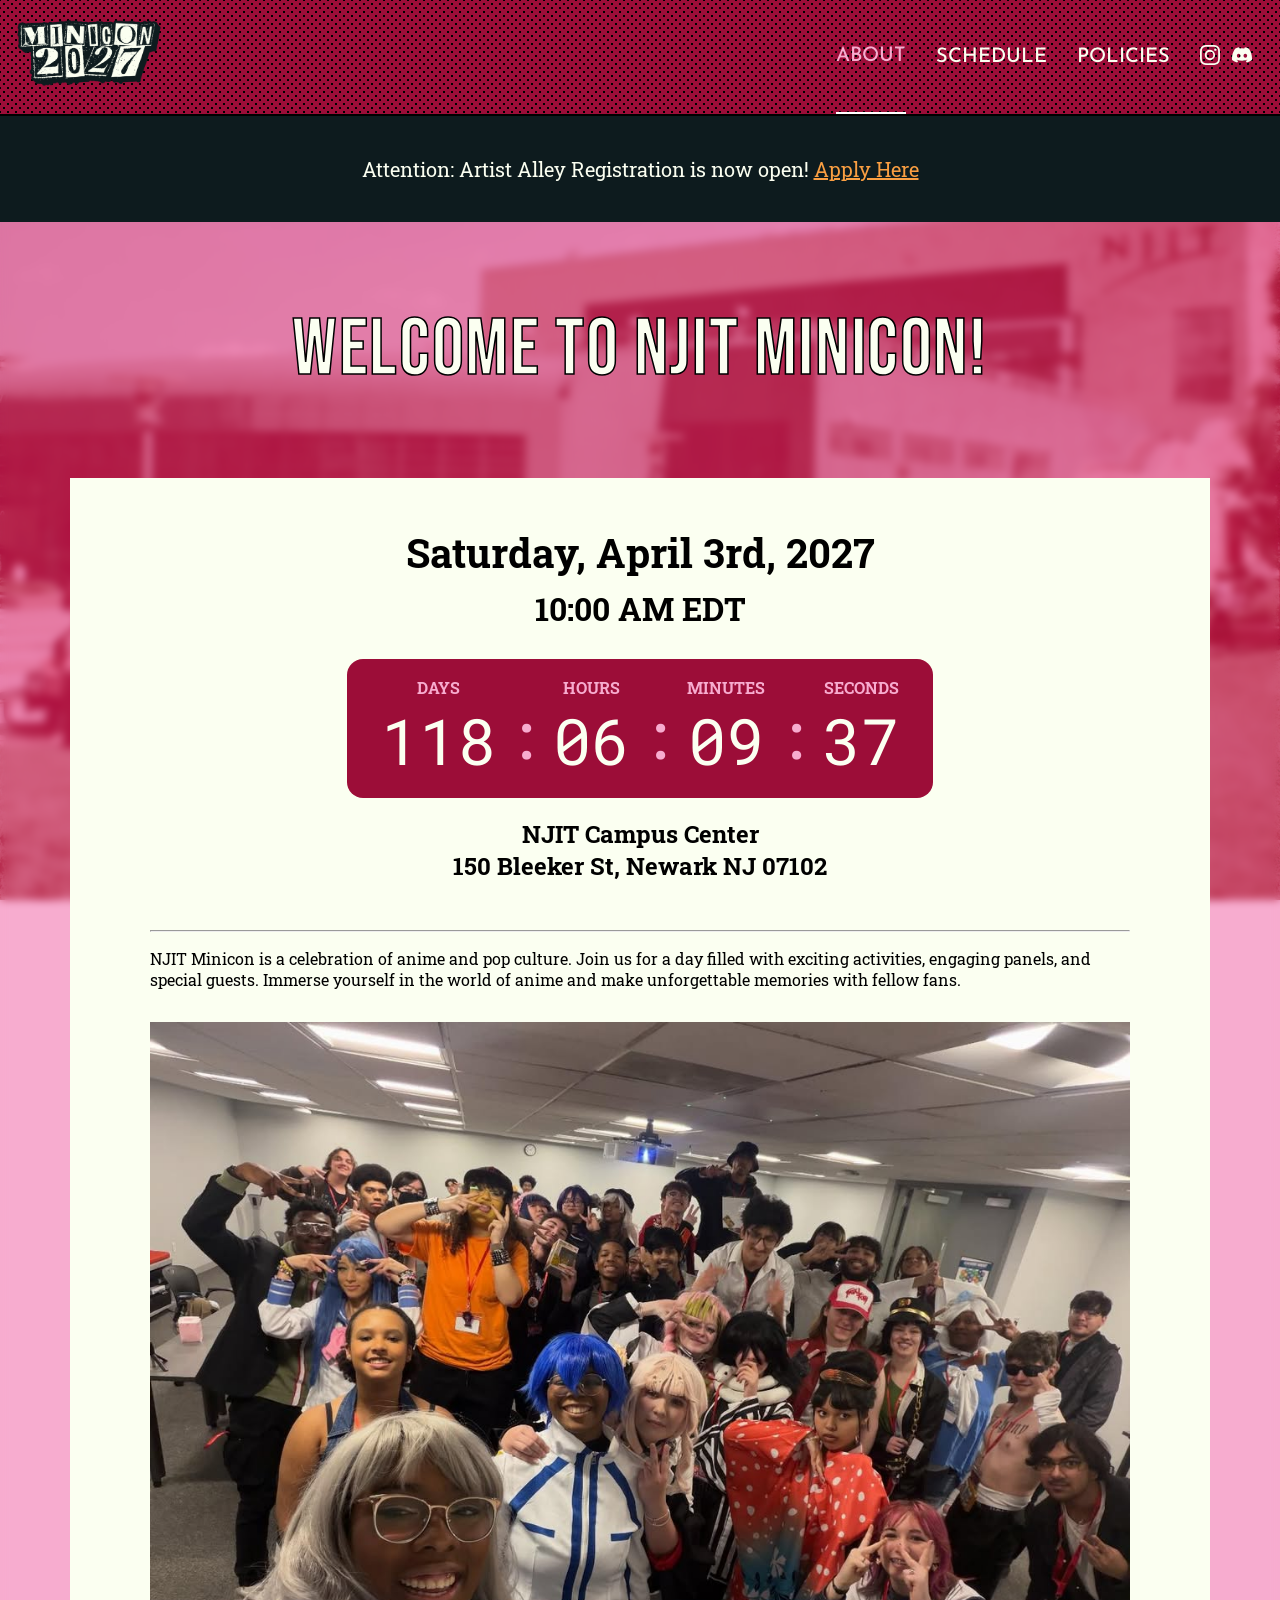
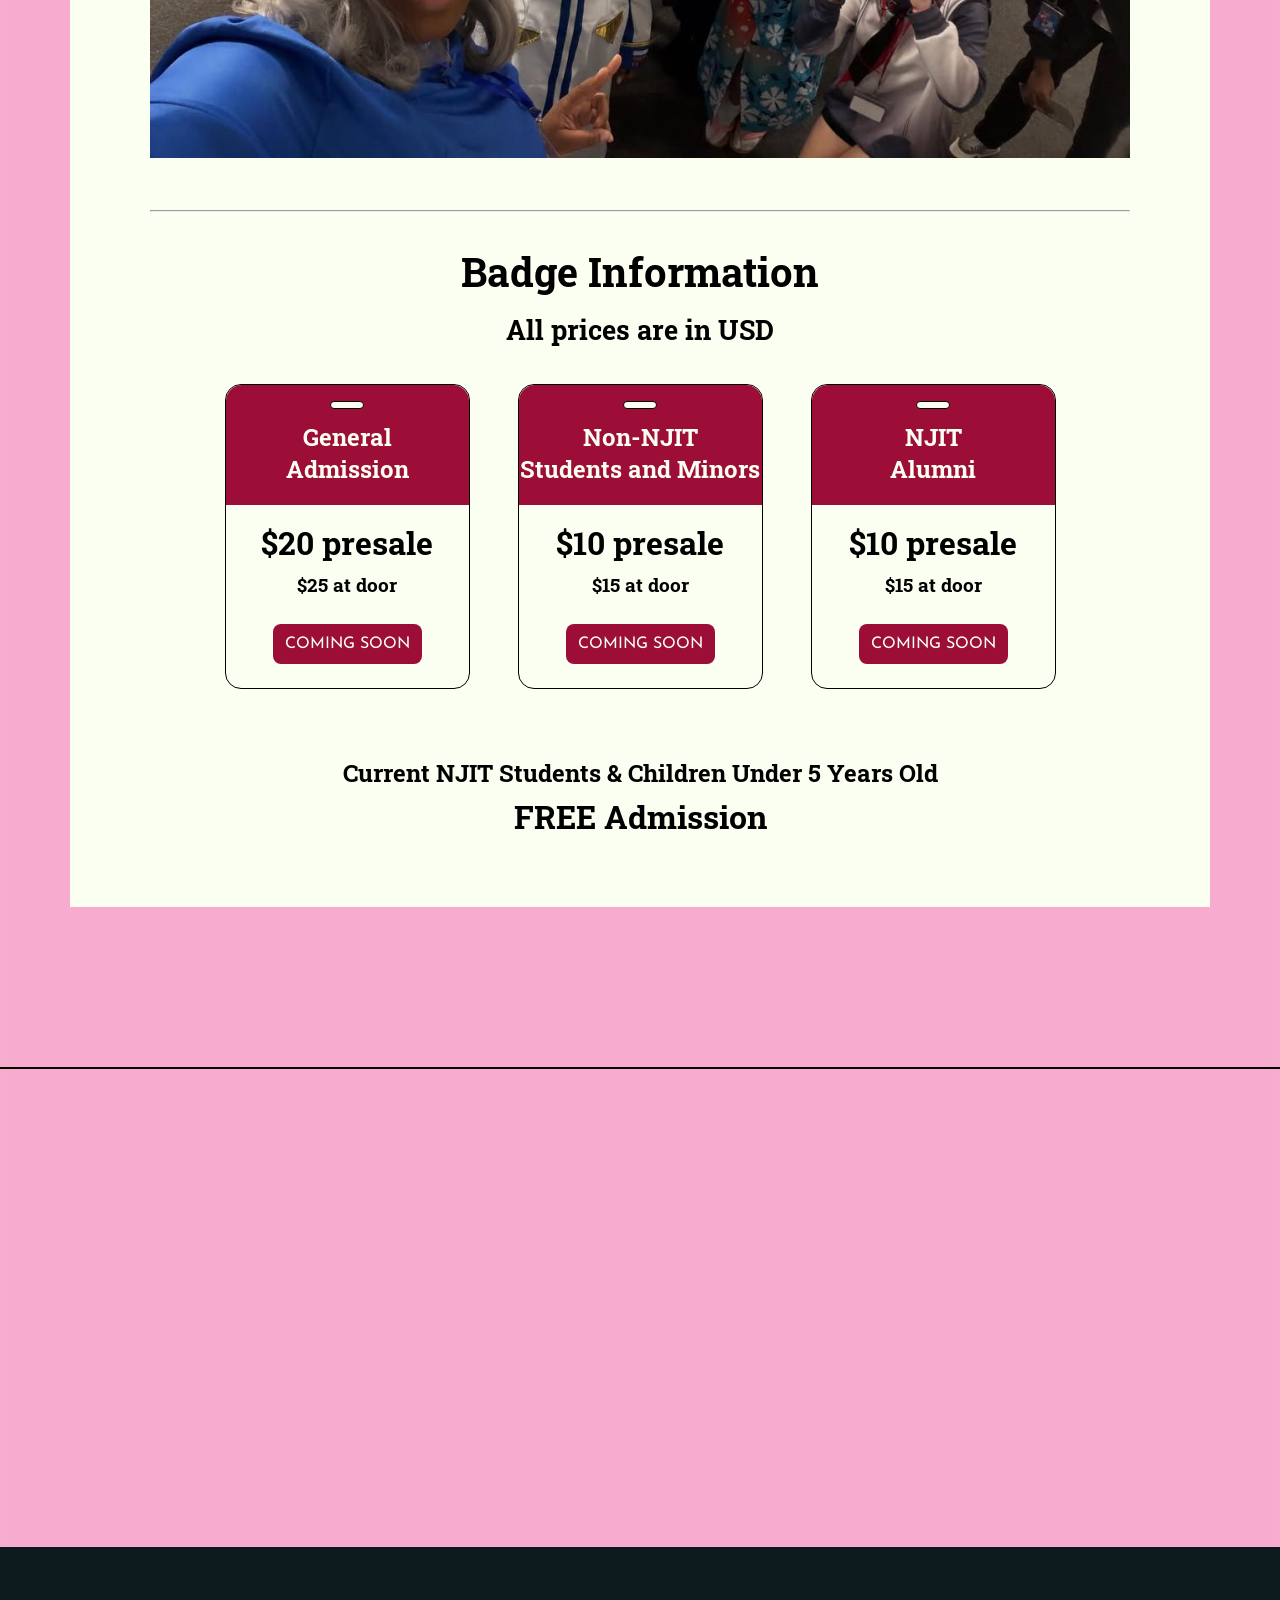
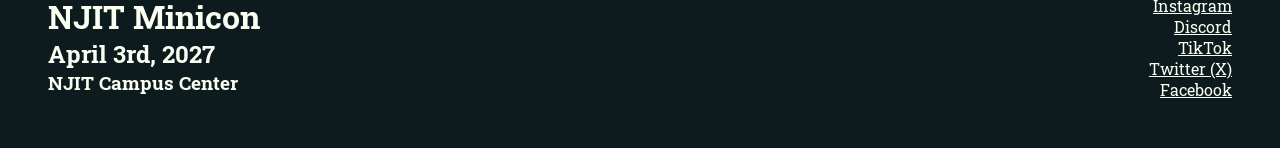
==== commit c43c55c9: "Merge pull request #3 from alex43002/fix/no-intro-hash fix: keep #no-intro out of the url" ====
--- a/index.html
+++ b/index.html
@@ -20,12 +20,25 @@
 </head>
 <body>
     <script>
-        if (location.hash === "#no-intro") {
+        // Remember the intro per tab so #no-intro doesn't end up in links people share
+        let seenIntro = location.hash === "#no-intro";
+        try {
+            seenIntro = sessionStorage.getItem("seen-intro") || seenIntro;
+            sessionStorage.setItem("seen-intro", "1");
+        } catch (e) {}
+        if (seenIntro) {
             document.body.classList.add("no-intro");
         } else {
-            location.hash = "#no-intro";
             document.body.scrollTop = document.documentElement.scrollTop = 0;
         }
+        if (location.hash === "#no-intro") {
+            history.replaceState(null, "", location.pathname + location.search);
+        }
+        // Every #no-intro link on this page points back here, so they don't need to go anywhere
+        document.addEventListener("click", (e) => {
+            const link = e.target.closest("a");
+            if (link && link.hash === "#no-intro") e.preventDefault();
+        });
     </script>
     <header>
         <img id="wordmark" alt="MiniCon 2027" src="img/wordmark.png">
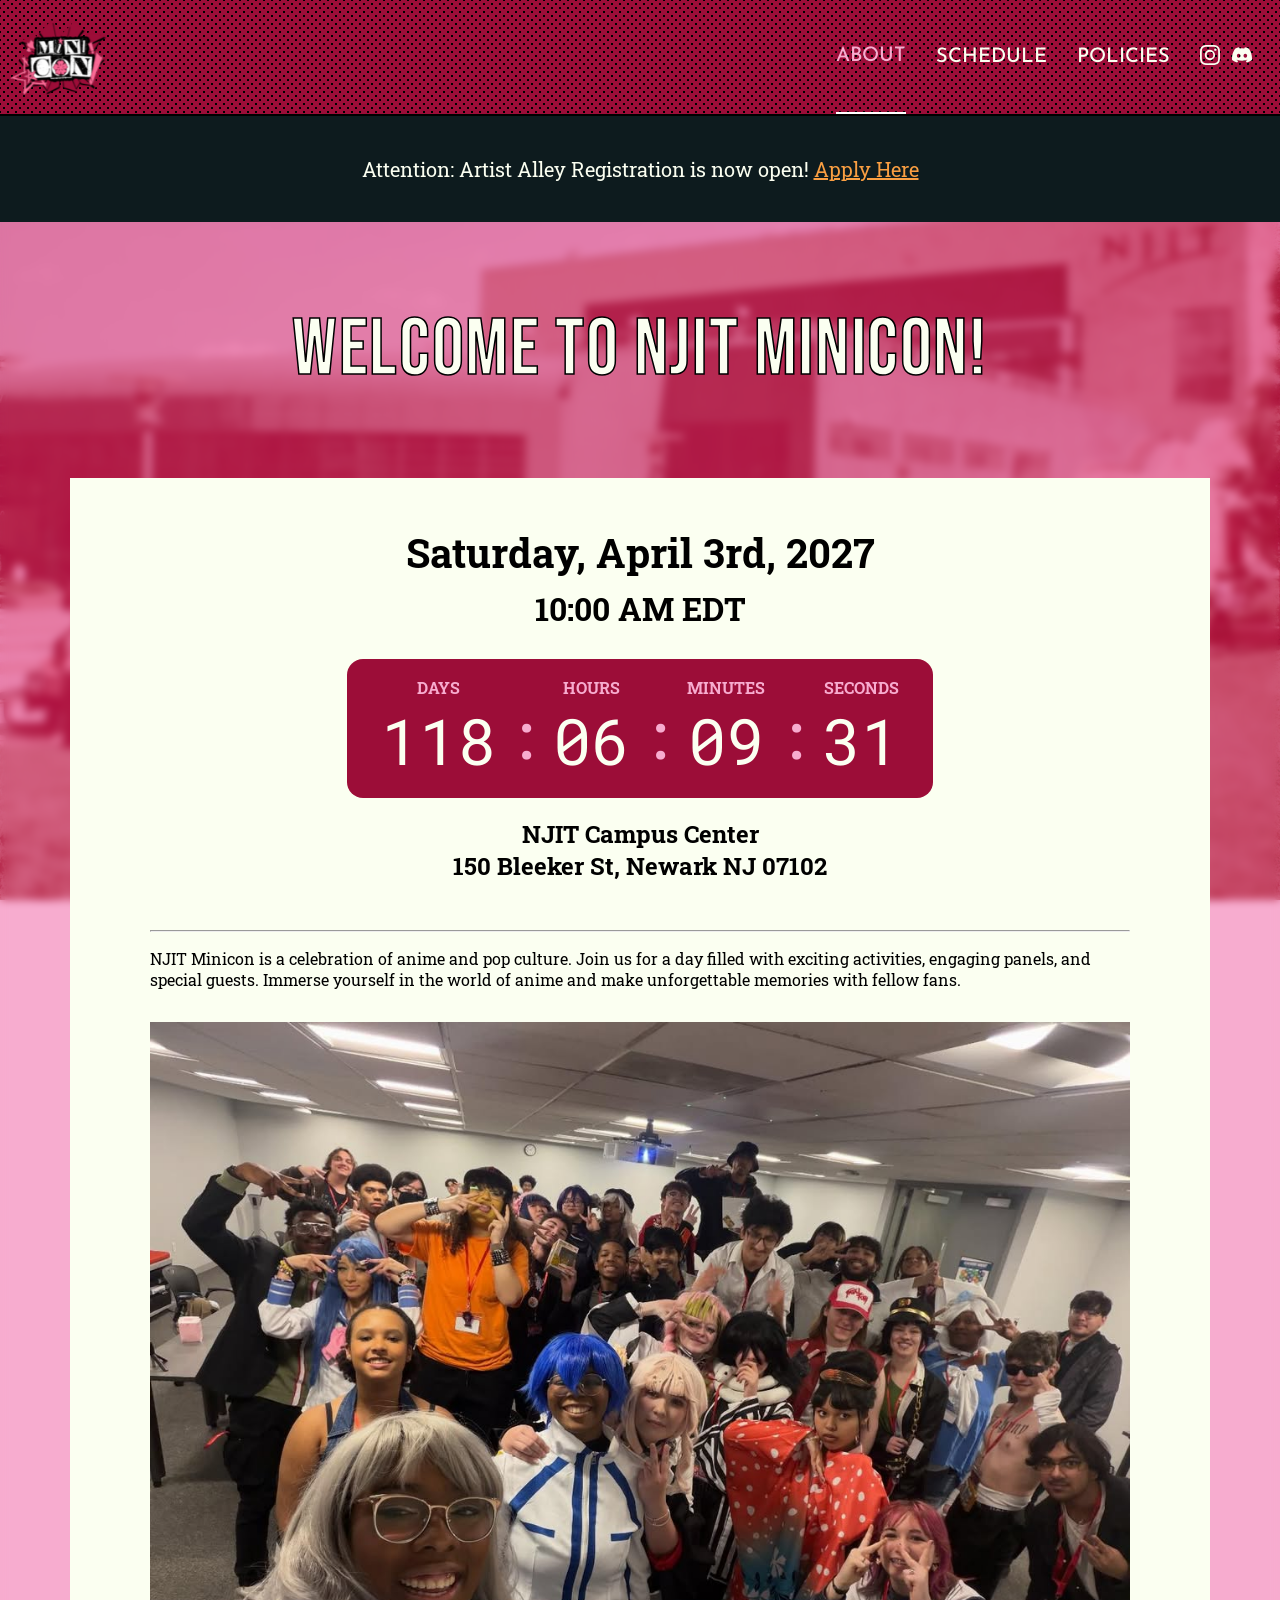
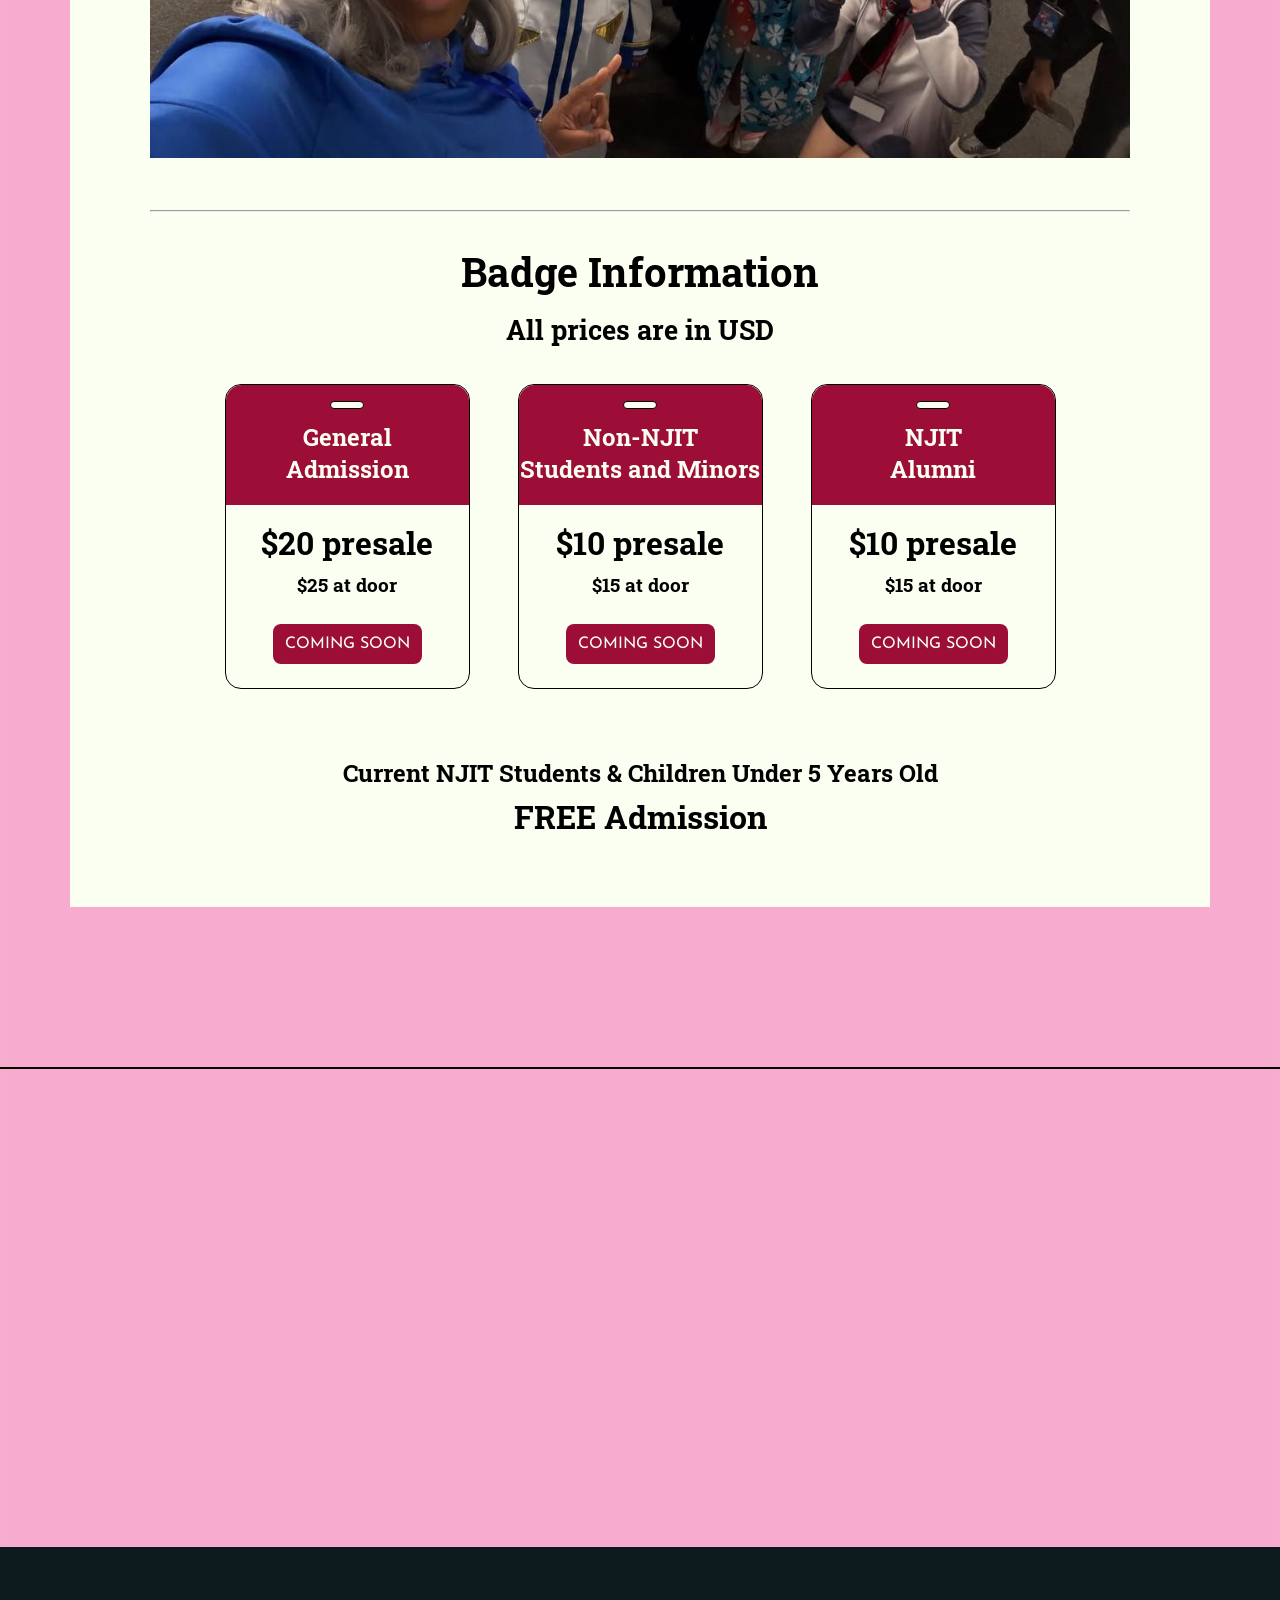
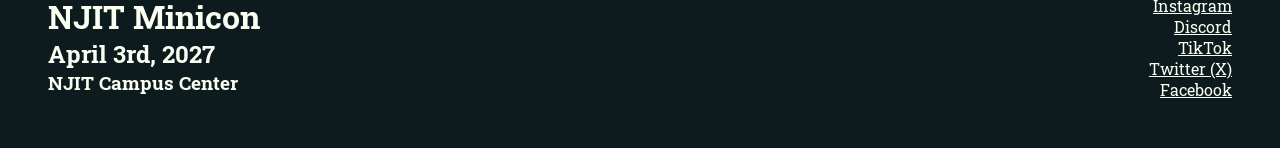
==== commit 44b5772c: "feat: new logo" ====
--- a/index.html
+++ b/index.html
@@ -13,7 +13,7 @@
     <meta property="og:url" content="https://njminicon.com/">
     <meta property="og:image" content="https://njminicon.com/img/hero.jpg">
     <meta name="twitter:card" content="summary_large_image">
-    <link rel="icon" type="image/png" href="img/wordmark.png">
+    <link rel="icon" type="image/png" href="img/logo32.png">
     <link rel="preconnect" href="https://fonts.googleapis.com">
     <link rel="preconnect" href="https://fonts.gstatic.com" crossorigin>
     <link href="https://fonts.googleapis.com/css2?family=Bebas+Neue&family=Josefin+Sans:ital,wght@0,100..700;1,100..700&family=Roboto+Mono:ital,wght@0,100..700;1,100..700&family=Roboto+Slab:wght@100..900&display=swap" rel="stylesheet">
@@ -43,6 +43,7 @@
     <header>
         <img id="wordmark" alt="MiniCon 2027" src="img/wordmark.png">
         <img id="wordmark-caption" alt="April 3rd!" src="img/wordmark-caption.png">
+        <img id="logo" alt="MiniCon 2027" src="img/logo128.png">
         <div class="flex-spacer"></div>
         <a class="navbar-link active" href="index.html#no-intro"><span>About</span></a>
         <a class="navbar-link" href="schedule.html"><span>Schedule</span></a>
--- a/main.css
+++ b/main.css
@@ -89,9 +89,10 @@
     z-index: 99;
 }
 
-#wordmark {
+#logo {
+    height: 6.75em;
+    margin-left: 0.5em;
     position: absolute;
-    width: 11em;
 }
 
 @media (prefers-reduced-motion: no-preference) {
@@ -128,6 +129,30 @@
     color: var(--color-b);
 }
 
+/* Links don't fit next to the wordmark on phones, so I stack them on the right */
+@media (max-width: 767.98px) {
+    header {
+        flex-direction: column;
+        align-items: flex-end;
+        justify-content: center;
+        gap: 0.25em;
+    }
+
+    #logo, #wordmark, #wordmark-caption {
+        left: 0;
+        pointer-events: none;
+    }
+
+    .flex-spacer {
+        display: none;
+    }
+
+    .navbar-link {
+        display: flex;
+        height: auto;
+    }
+}
+
 .navbar-sm {
     color: var(--color-c);
     margin-right: 0.75em;
@@ -147,6 +172,15 @@
     color: var(--color-c);
 }
 
+/* Banner text is wider than small screens, keep it centered and stop it from making the page scroll sideways */
+@media (max-width: 767px) {
+    aside {
+        overflow: hidden;
+        display: flex;
+        justify-content: center;
+    }
+}
+
 aside span {
     display: inline-block;
     white-space: nowrap;
@@ -154,6 +188,13 @@
 
 aside span a {
     color: var(--color-d);
+}
+
+/* No marquee with reduced motion, so just let it wrap */
+@media (max-width: 767px) and (prefers-reduced-motion: reduce) {
+    aside span {
+        white-space: normal;
+    }
 }
 
 main {
@@ -161,6 +202,14 @@
     padding: 3em 5em;
     align-self: center;
     margin-bottom: 10em;
+}
+
+/* Phones get the full width, 5em padding is way too much there */
+@media (max-width: 575px) {
+    main {
+        width: 100%;
+        padding: 3em 1.5em;
+    }
 }
 
 main h1 {
--- a/index.css
+++ b/index.css
@@ -69,6 +69,7 @@
         transform: rotate(-7.5deg) translate(-50%, 30%) scale(0%);
         width: min(976px, 80vw);
         filter: drop-shadow(30px 10px 4px black);
+        opacity: 1;
     }
     50%, 80% {
         bottom: 0;
@@ -76,10 +77,12 @@
         transform: rotate(-7.5deg) translate(-50%, 30%);
         width: min(976px, 80vw);
         filter: drop-shadow(calc(min(976px, 80vw) / 976 * 30) calc(min(976px, 80vw) / 976 * 10) 4px black);
+        opacity: 1;
     }
     100% {
         bottom: 1em;
         left: 0;
+        opacity: 0;
     }
 }
 
@@ -126,6 +129,13 @@
     body:not(.no-animate):not(.no-intro) aside {
         animation: aside 3s;
     }
+}
+
+#wordmark {
+    position: absolute;
+    width: 11em;
+    opacity: 0;
+    pointer-events: none;
 }
 
 #wordmark-caption {
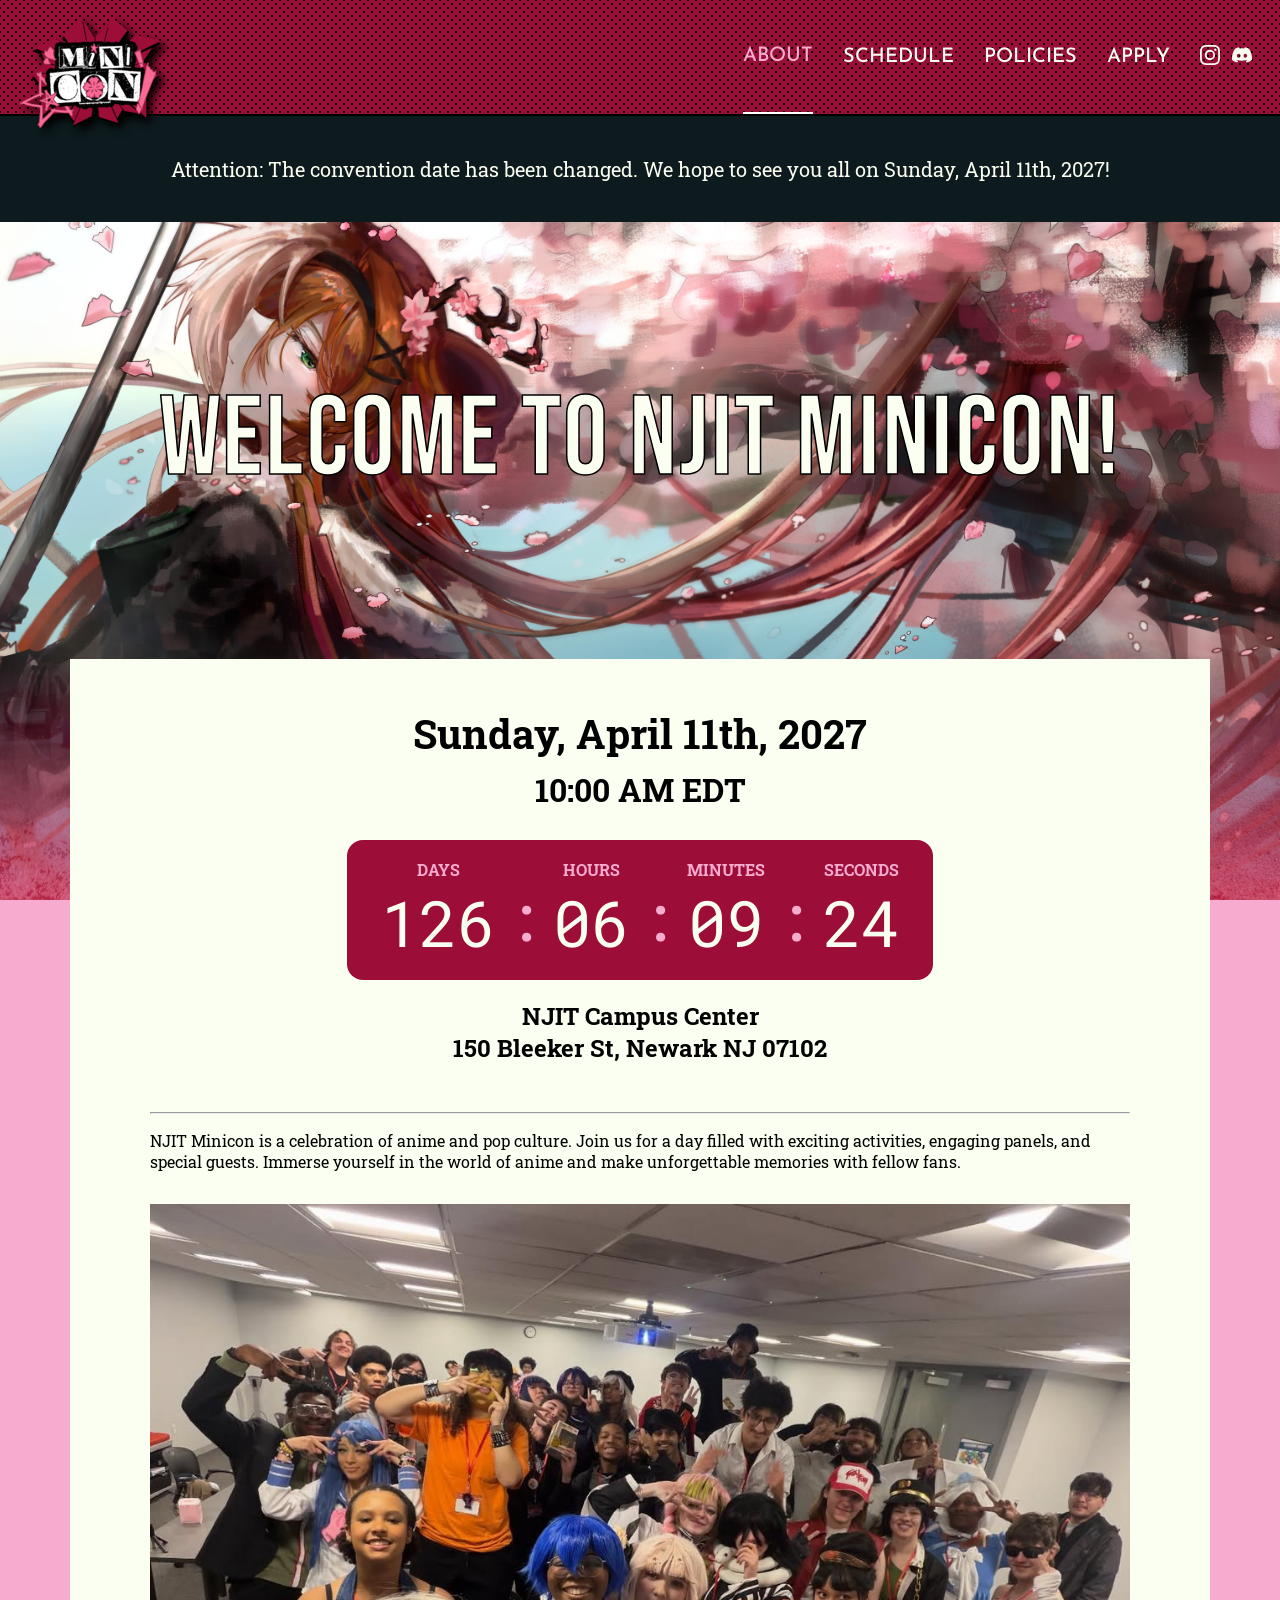
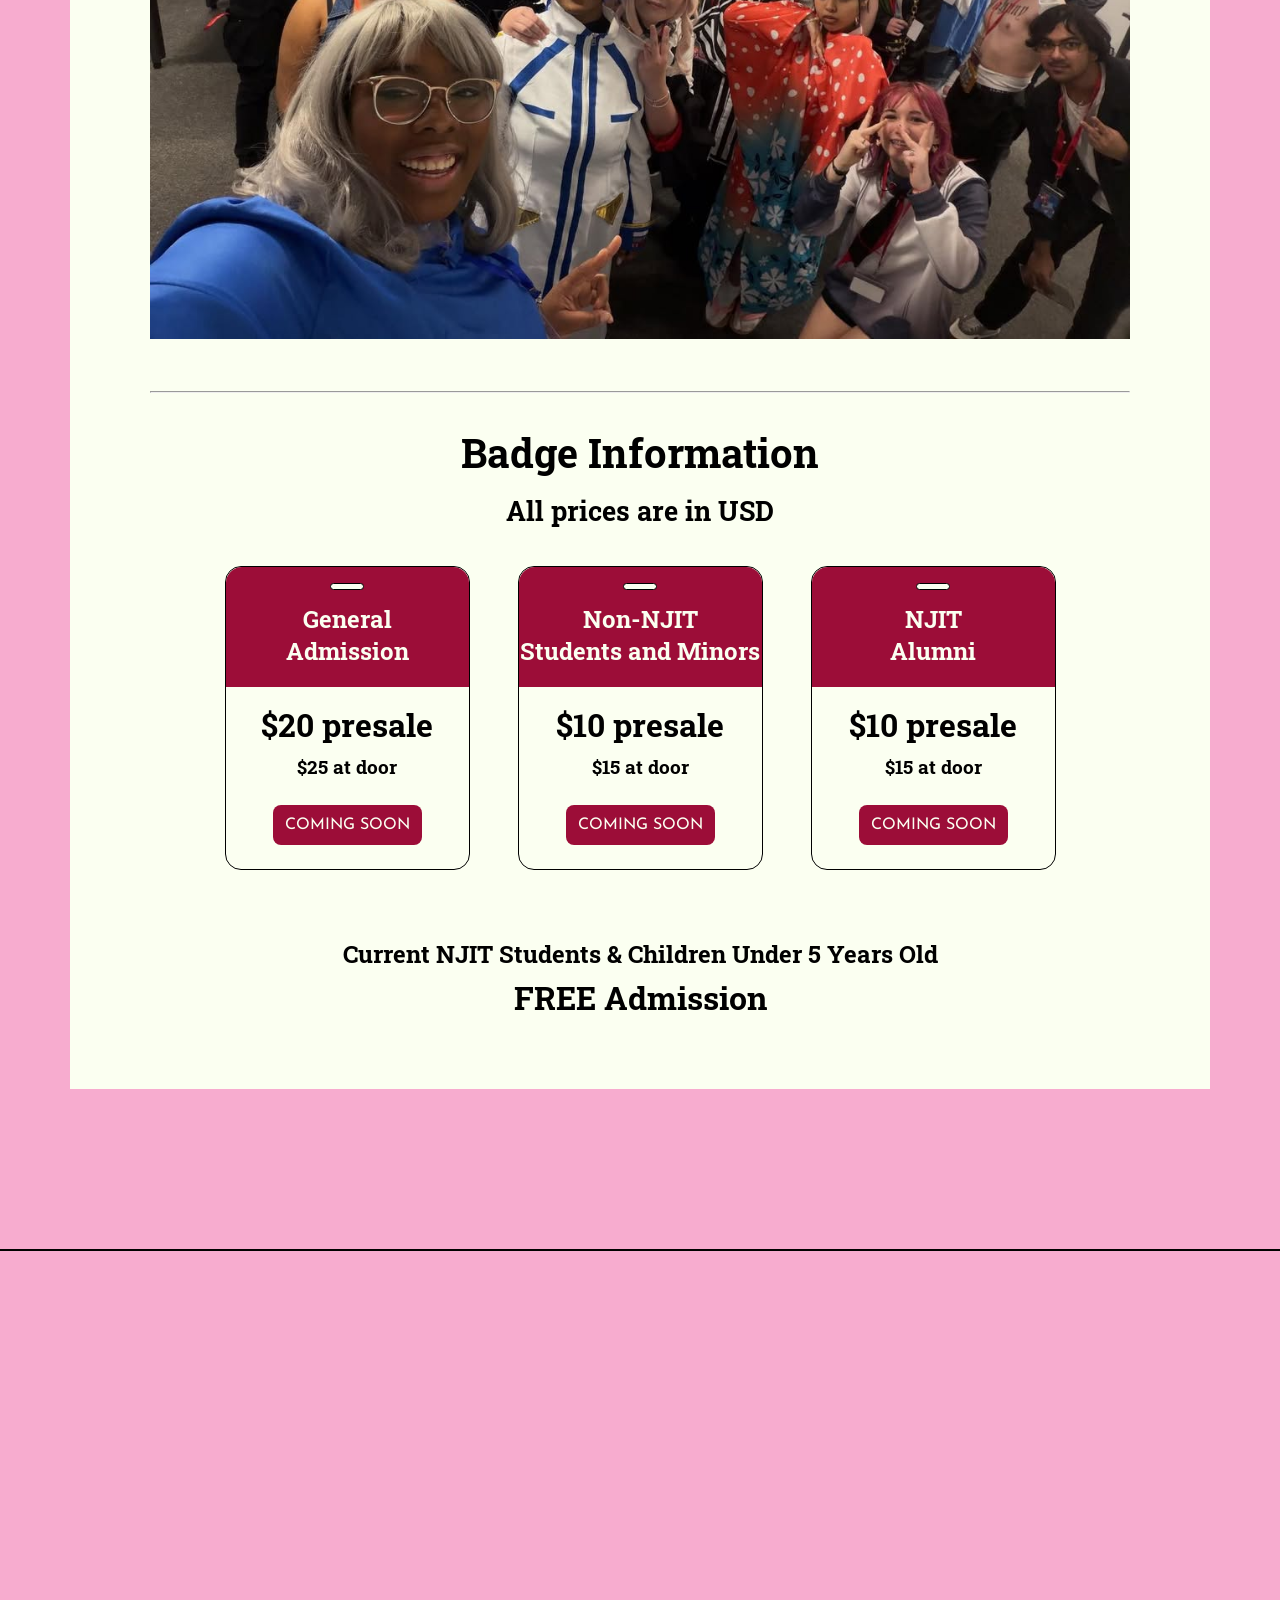
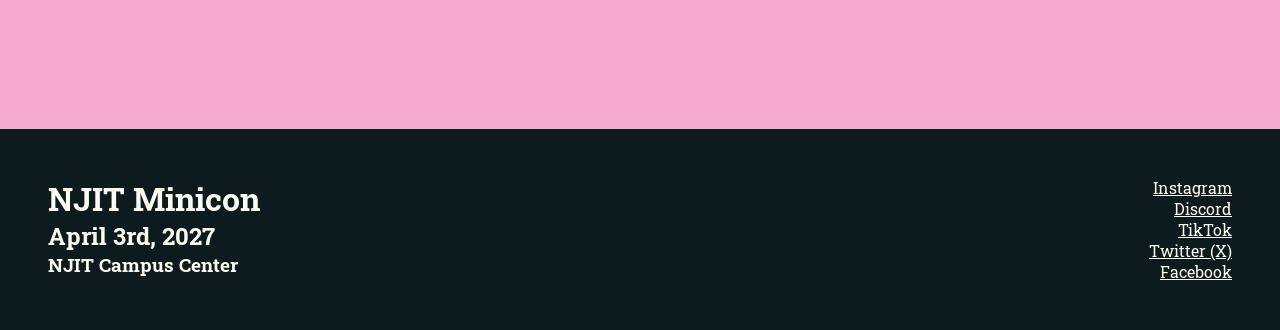
==== commit 1e32618c: "feat: date change, banner, logo update" ====
--- a/index.html
+++ b/index.html
@@ -24,7 +24,7 @@
         let seenIntro = location.hash === "#no-intro";
         try {
             seenIntro = sessionStorage.getItem("seen-intro") || seenIntro;
-            sessionStorage.setItem("seen-intro", "1");
+            // sessionStorage.setItem("seen-intro", "1");
         } catch (e) {}
         if (seenIntro) {
             document.body.classList.add("no-intro");
@@ -42,12 +42,13 @@
     </script>
     <header>
         <img id="wordmark" alt="MiniCon 2027" src="img/wordmark.png">
-        <img id="wordmark-caption" alt="April 3rd!" src="img/wordmark-caption.png">
-        <img id="logo" alt="MiniCon 2027" src="img/logo128.png">
+            <img id="wordmark-caption" alt="April 3rd!" src="img/wordmark-caption.png">
+            <a href="index.html#no-intro"><img id="logo" alt="MiniCon 2027" src="img/logo160.png"></a>
         <div class="flex-spacer"></div>
         <a class="navbar-link active" href="index.html#no-intro"><span>About</span></a>
         <a class="navbar-link" href="schedule.html"><span>Schedule</span></a>
         <a class="navbar-link" href="policies.html"><span>Policies</span></a>
+        <a class="navbar-link" href="apply.html"><span>Apply</span></a>
         <a class="navbar-sm" href="https://www.instagram.com/njitminicon" target="_blank" rel="noopener">
             <svg xmlns="http://www.w3.org/2000/svg" width="20" height="20" fill="currentColor" viewBox="0 0 16 16">
                 <path d="M8 0C5.829 0 5.556.01 4.703.048 3.85.088 3.269.222 2.76.42a3.9 3.9 0 0 0-1.417.923A3.9 3.9 0 0 0 .42 2.76C.222 3.268.087 3.85.048 4.7.01 5.555 0 5.827 0 8.001c0 2.172.01 2.444.048 3.297.04.852.174 1.433.372 1.942.205.526.478.972.923 1.417.444.445.89.719 1.416.923.51.198 1.09.333 1.942.372C5.555 15.99 5.827 16 8 16s2.444-.01 3.298-.048c.851-.04 1.434-.174 1.943-.372a3.9 3.9 0 0 0 1.416-.923c.445-.445.718-.891.923-1.417.197-.509.332-1.09.372-1.942C15.99 10.445 16 10.173 16 8s-.01-2.445-.048-3.299c-.04-.851-.175-1.433-.372-1.941a3.9 3.9 0 0 0-.923-1.417A3.9 3.9 0 0 0 13.24.42c-.51-.198-1.092-.333-1.943-.372C10.443.01 10.172 0 7.998 0zm-.717 1.442h.718c2.136 0 2.389.007 3.232.046.78.035 1.204.166 1.486.275.373.145.64.319.92.599s.453.546.598.92c.11.281.24.705.275 1.485.039.843.047 1.096.047 3.231s-.008 2.389-.047 3.232c-.035.78-.166 1.203-.275 1.485a2.5 2.5 0 0 1-.599.919c-.28.28-.546.453-.92.598-.28.11-.704.24-1.485.276-.843.038-1.096.047-3.232.047s-2.39-.009-3.233-.047c-.78-.036-1.203-.166-1.485-.276a2.5 2.5 0 0 1-.92-.598 2.5 2.5 0 0 1-.6-.92c-.109-.281-.24-.705-.275-1.485-.038-.843-.046-1.096-.046-3.233s.008-2.388.046-3.231c.036-.78.166-1.204.276-1.486.145-.373.319-.64.599-.92s.546-.453.92-.598c.282-.11.705-.24 1.485-.276.738-.034 1.024-.044 2.515-.045zm4.988 1.328a.96.96 0 1 0 0 1.92.96.96 0 0 0 0-1.92m-4.27 1.122a4.109 4.109 0 1 0 0 8.217 4.109 4.109 0 0 0 0-8.217m0 1.441a2.667 2.667 0 1 1 0 5.334 2.667 2.667 0 0 1 0-5.334"/>
@@ -60,11 +61,14 @@
         </a>
     </header>
     <aside>
-            <span>Attention: Artist Alley Registration is now open! <a href="https://forms.gle/DKccMFMf3DT5rjDe7" target="_blank" rel="noopener">Apply Here</a></span>
+            <span>Attention: The convention date has been changed. We hope to see you all on Sunday, April 11th, 2027!</span>
     </aside>
+    <div id="banner-container">
+        <img src="img/banner3640.png" alt="Banner for MiniCon" id="banner" width="100%">
+    </div>
     <h1 class="heading-text">Welcome to NJIT Minicon!</h1>
     <main>
-        <h1 class="title">Saturday, April 3rd, 2027<br><span>10:00 AM EDT</span></h1>
+        <h1 class="title">Sunday, April 11th, 2027<br><span>10:00 AM EDT</span></h1>
         <div id="countdown-container">
             <table id="countdown">
                 <thead>
--- a/main.css
+++ b/main.css
@@ -18,10 +18,6 @@
         width: 720px;
     }
 
-    .navbar-link:not(.active) {
-        display: flex;
-    }
-
     .navbar-sm {
         display: inline !important;
     }
@@ -60,7 +56,6 @@
 
 body {
     margin: 0;
-    overflow-x: hidden;
     background-color: #f7accf;
     background-image: url("img/bg.jpg");
     background-size: cover;
@@ -72,10 +67,12 @@
     font-family: "Roboto Slab", serif;
     font-optical-sizing: auto;
     font-style: normal;
+    contain: paint;
 }
 
 header {
     position: sticky;
+    top: 0;
     background-color: var(--color-a);
     background-image: radial-gradient(rgb(0, 0, 0) 14%, transparent 22%), radial-gradient(rgb(0, 0, 0) 14%, transparent 22%);
     background-position: 0 0, 4px 4px;
@@ -90,9 +87,11 @@
 }
 
 #logo {
-    height: 6.75em;
-    margin-left: 0.5em;
+    height: 160px;
+    top: -0.5em;
+    left: 1em;
     position: absolute;
+    filter: drop-shadow(5px 5px 4px black);
 }
 
 @media (prefers-reduced-motion: no-preference) {
@@ -111,13 +110,13 @@
     text-decoration: none;
     font-size: 1.25em;
     text-transform: uppercase;
-    display: none;
     align-items: center;
     font-family: "Josefin Sans", sans-serif;
     font-optical-sizing: auto;
     font-weight: 500;
     font-style: normal;
     margin-right: 1.5em;
+    display: flex;
 }
 
 .navbar-link:hover, .navbar-link.active {
@@ -125,7 +124,6 @@
 }
 
 .navbar-link.active {
-    display: flex;
     color: var(--color-b);
 }
 
@@ -138,18 +136,18 @@
         gap: 0.25em;
     }
 
-    #logo, #wordmark, #wordmark-caption {
+    #wordmark, #wordmark-caption {
         left: 0;
         pointer-events: none;
     }
 
-    .flex-spacer {
+    header .flex-spacer {
         display: none;
     }
 
     .navbar-link {
-        display: flex;
         height: auto;
+        font-size: 1em;
     }
 }
 
--- a/index.css
+++ b/index.css
@@ -43,21 +43,21 @@
         position: absolute;
         bottom: 0;
         left: 50%;
-        transform: rotate(-7.5deg) translate(calc(-50% + min(976px, 80vw) / 976 * 160), calc(30% + min(976px, 80vw) / 976 * 200)) scale(0%);
+        transform: rotate(-7.5deg) translate(calc(-50% + min(976px, 80vw) / 976 * 160), calc(30% + min(976px, 80vw) / 976 * 180)) scale(0%);
         opacity: 100%;
     }
     50%, 80% {
         position: absolute;
         bottom: 0;
         left: 50%;
-        transform: rotate(-7.5deg) translate(calc(-50% + min(976px, 80vw) / 976 * 160), calc(30% + min(976px, 80vw) / 976 * 200));
+        transform: rotate(-7.5deg) translate(calc(-50% + min(976px, 80vw) / 976 * 160), calc(30% + min(976px, 80vw) / 976 * 180));
         opacity: 100%;
     }
     85% {
         position: absolute;
         bottom: 0;
         left: 50%;
-        transform: rotate(-7.5deg) translate(calc(-50% + min(976px, 80vw) / 976 * 160), calc(30% + min(976px, 80vw) / 976 * 200));
+        transform: rotate(-7.5deg) translate(calc(-50% + min(976px, 80vw) / 976 * 160), calc(30% + min(976px, 80vw) / 976 * 180));
         opacity: 0;
     }
 }
@@ -122,7 +122,8 @@
     body:not(.no-animate):not(.no-intro) .navbar-sm,
     body:not(.no-animate):not(.no-intro) footer,
     body:not(.no-animate):not(.no-intro) main,
-    body:not(.no-animate):not(.no-intro) .heading-text {
+    body:not(.no-animate):not(.no-intro) .heading-text,
+    body:not(.no-animate):not(.no-intro) #banner {
         animation: fade-in 3s;
     }
 
@@ -330,4 +331,32 @@
     .badge {
         width: 20%;
     }
+}
+
+#banner-container {
+    position: relative;
+}
+
+#banner {
+    mask-image: linear-gradient(to bottom, black 65%, transparent 100%);
+    z-index: -99;
+    position: absolute;
+    top: 0;
+    left: 0;
+    width: max(100vw, 1536px);
+}
+
+@media (max-width: 1536px) {
+    #banner {
+        margin: 0 calc((100vw - 1536px) / 2)
+    }
+}
+
+.heading-text {
+    margin: 0;
+    height: calc(max(100vw, 1536px) / 158 * 45);
+    font-size: 7em;
+    display: flex;
+    align-items: center;
+    justify-content: center;
 }
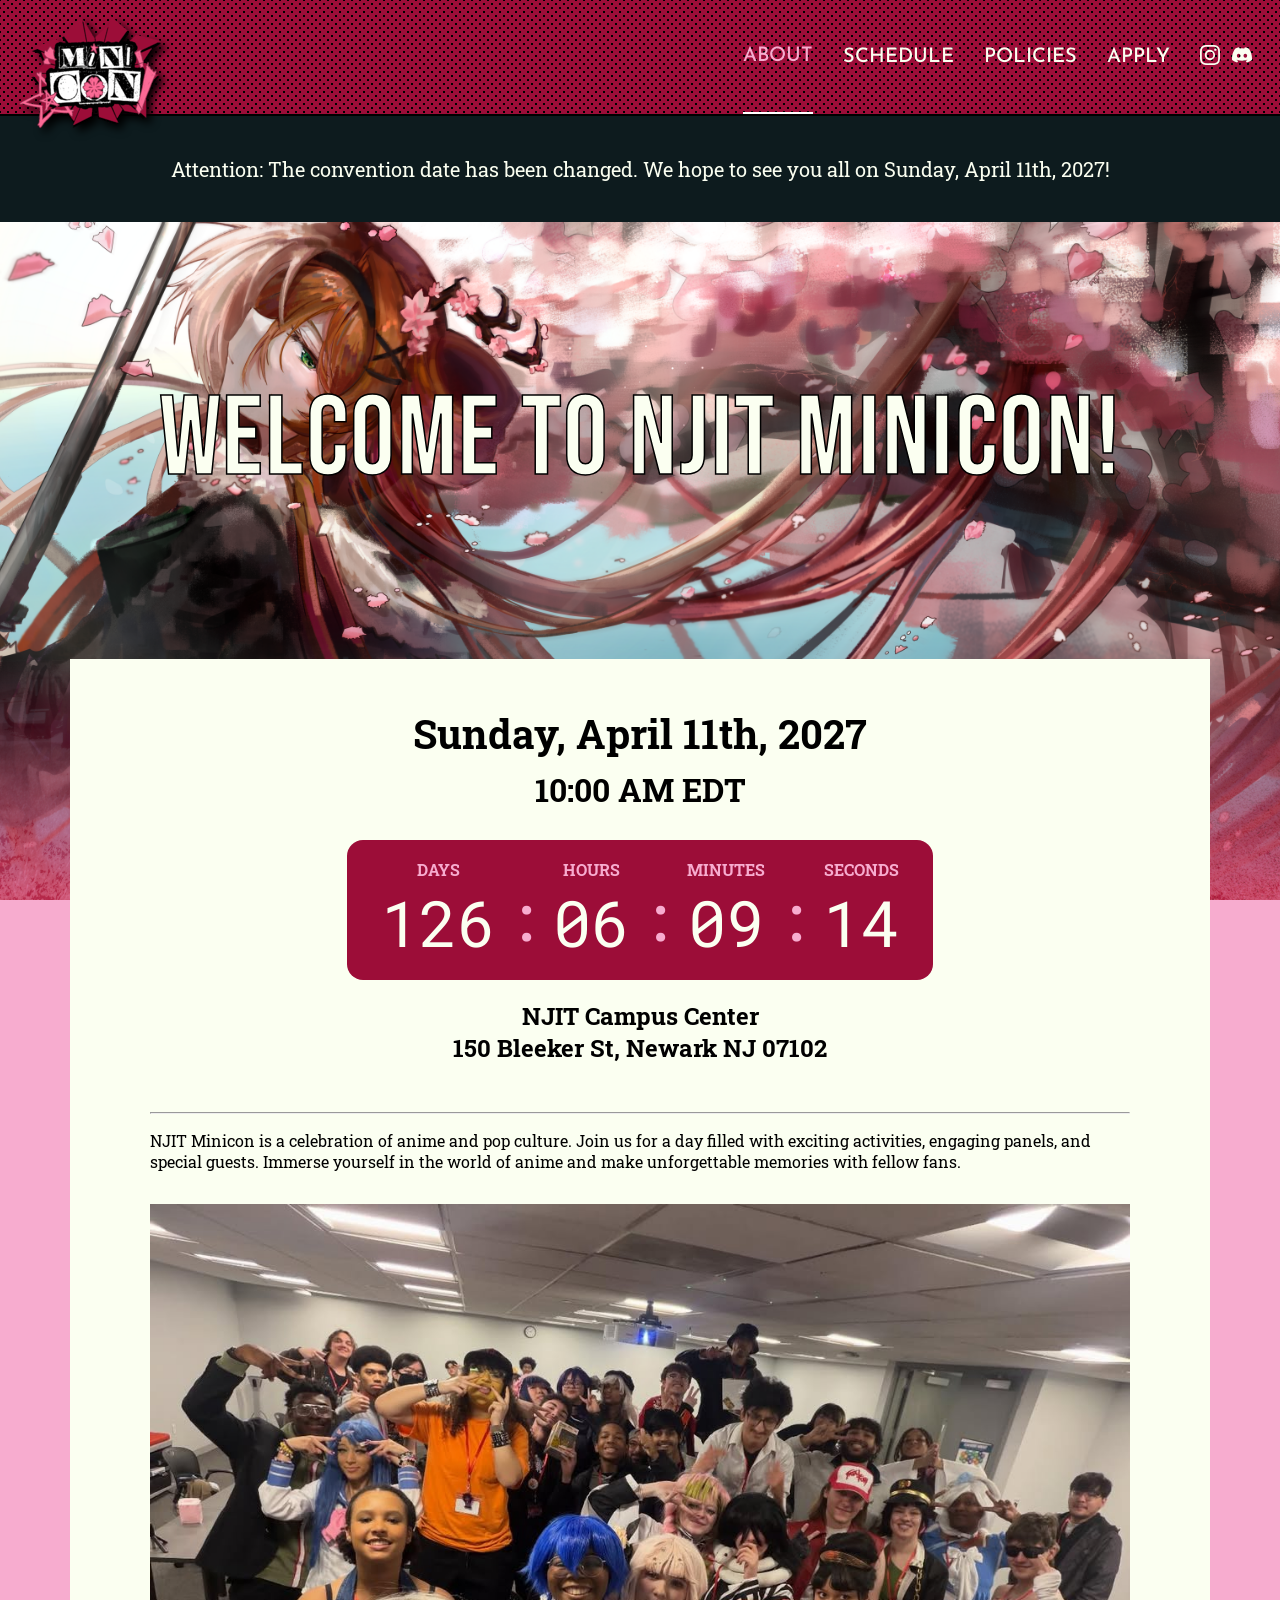
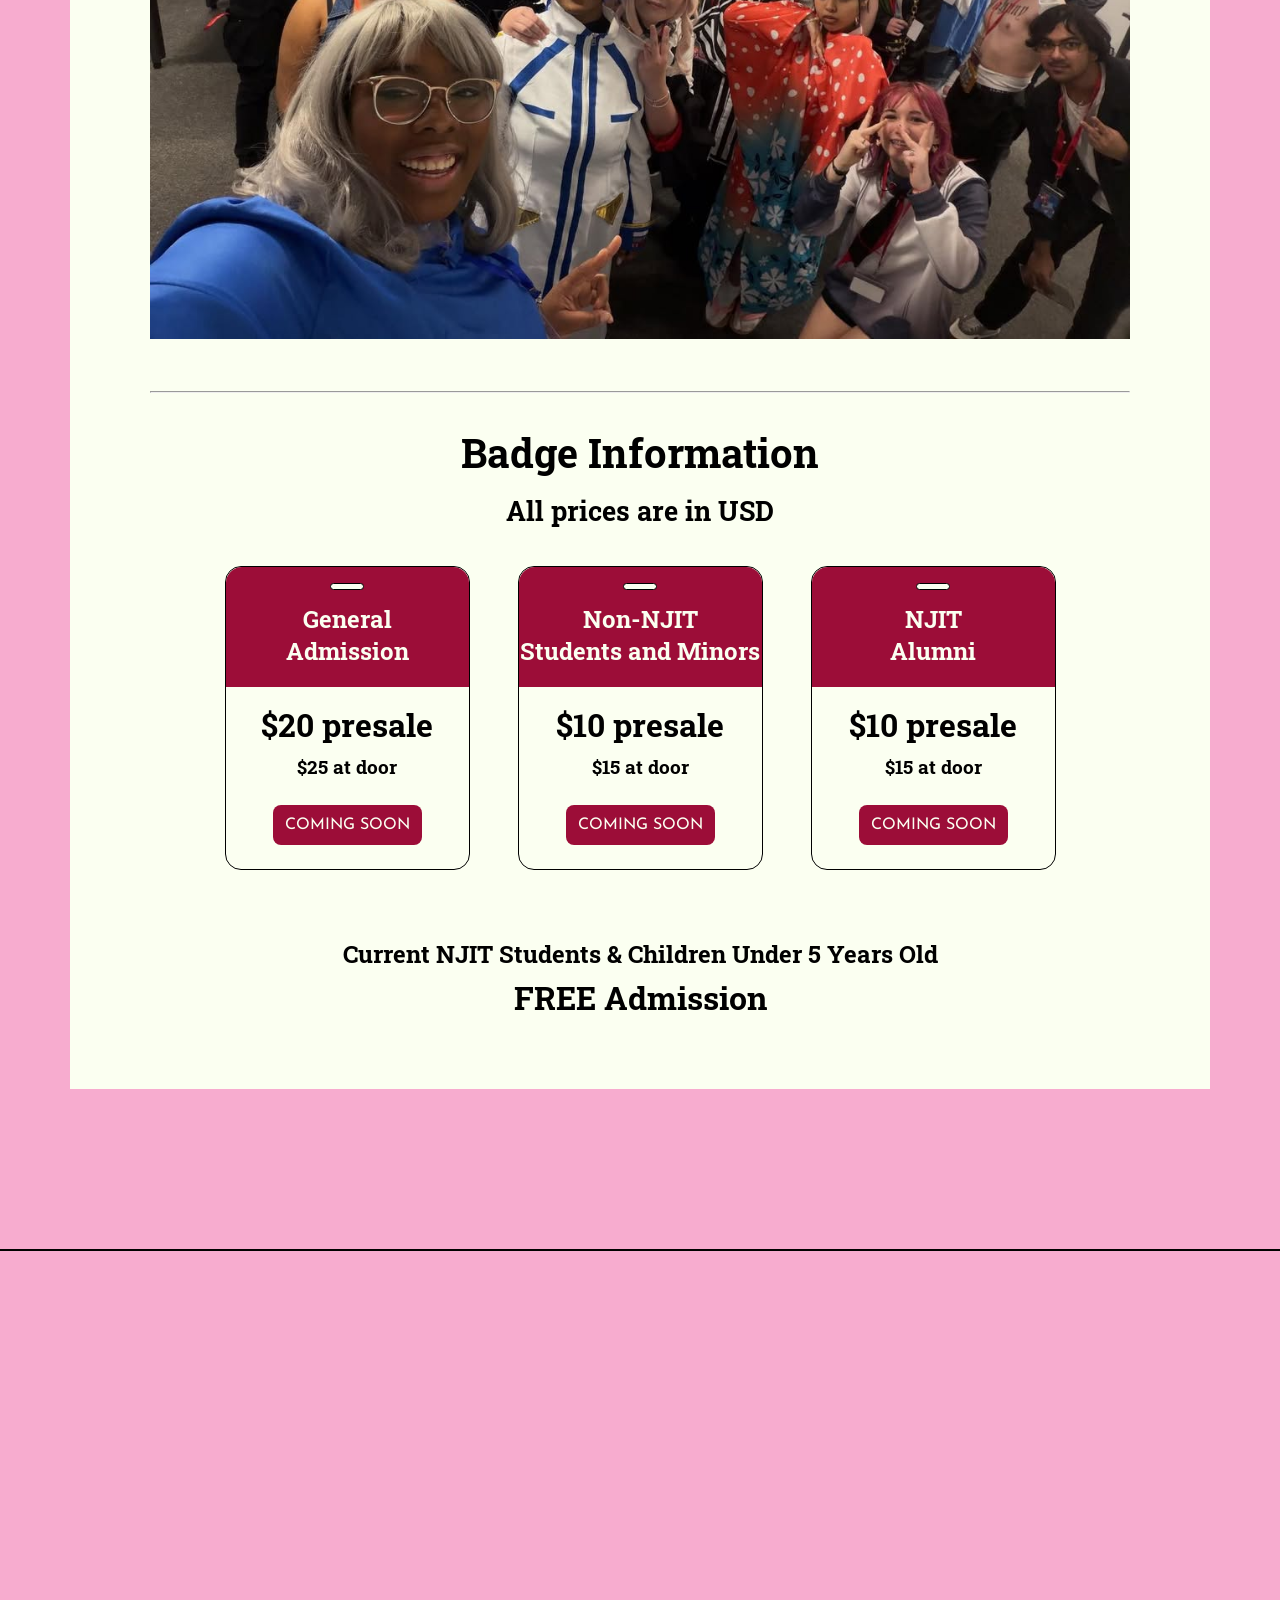
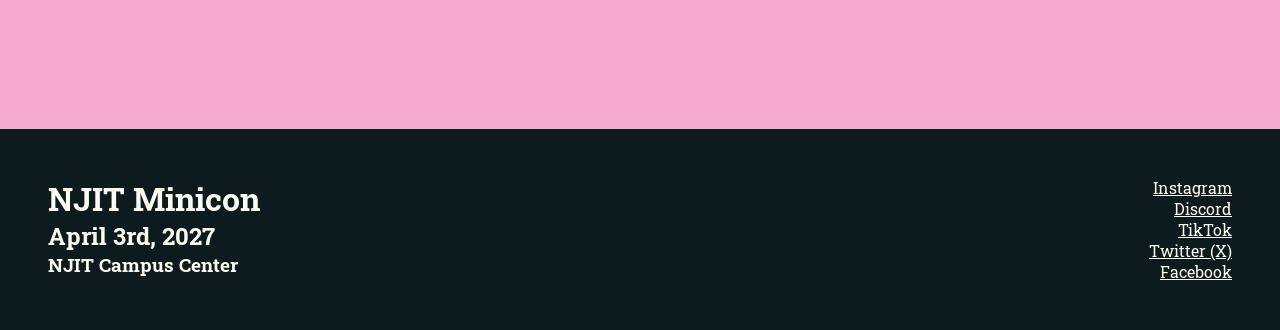
==== commit ee86dd85: "fix: reenable seen intro flag (whoops)" ====
--- a/index.html
+++ b/index.html
@@ -24,7 +24,7 @@
         let seenIntro = location.hash === "#no-intro";
         try {
             seenIntro = sessionStorage.getItem("seen-intro") || seenIntro;
-            // sessionStorage.setItem("seen-intro", "1");
+            sessionStorage.setItem("seen-intro", "1");
         } catch (e) {}
         if (seenIntro) {
             document.body.classList.add("no-intro");
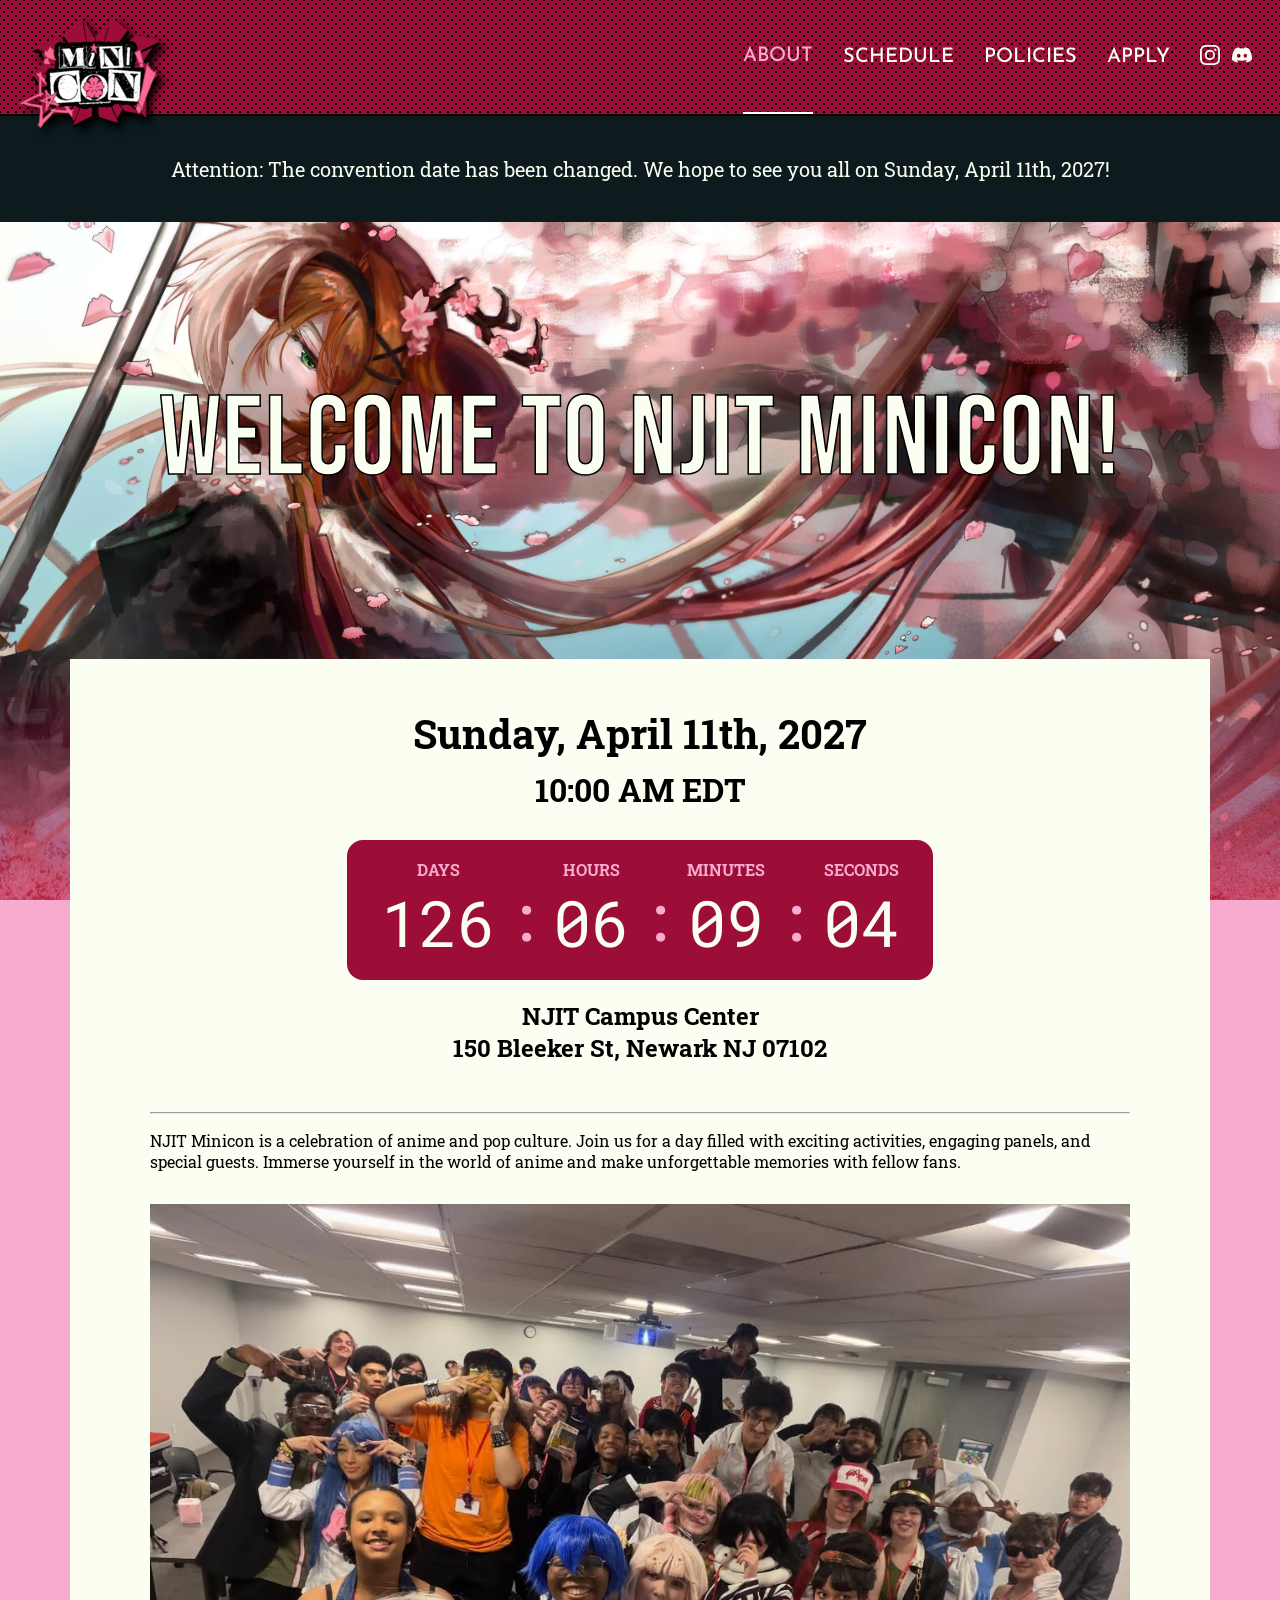
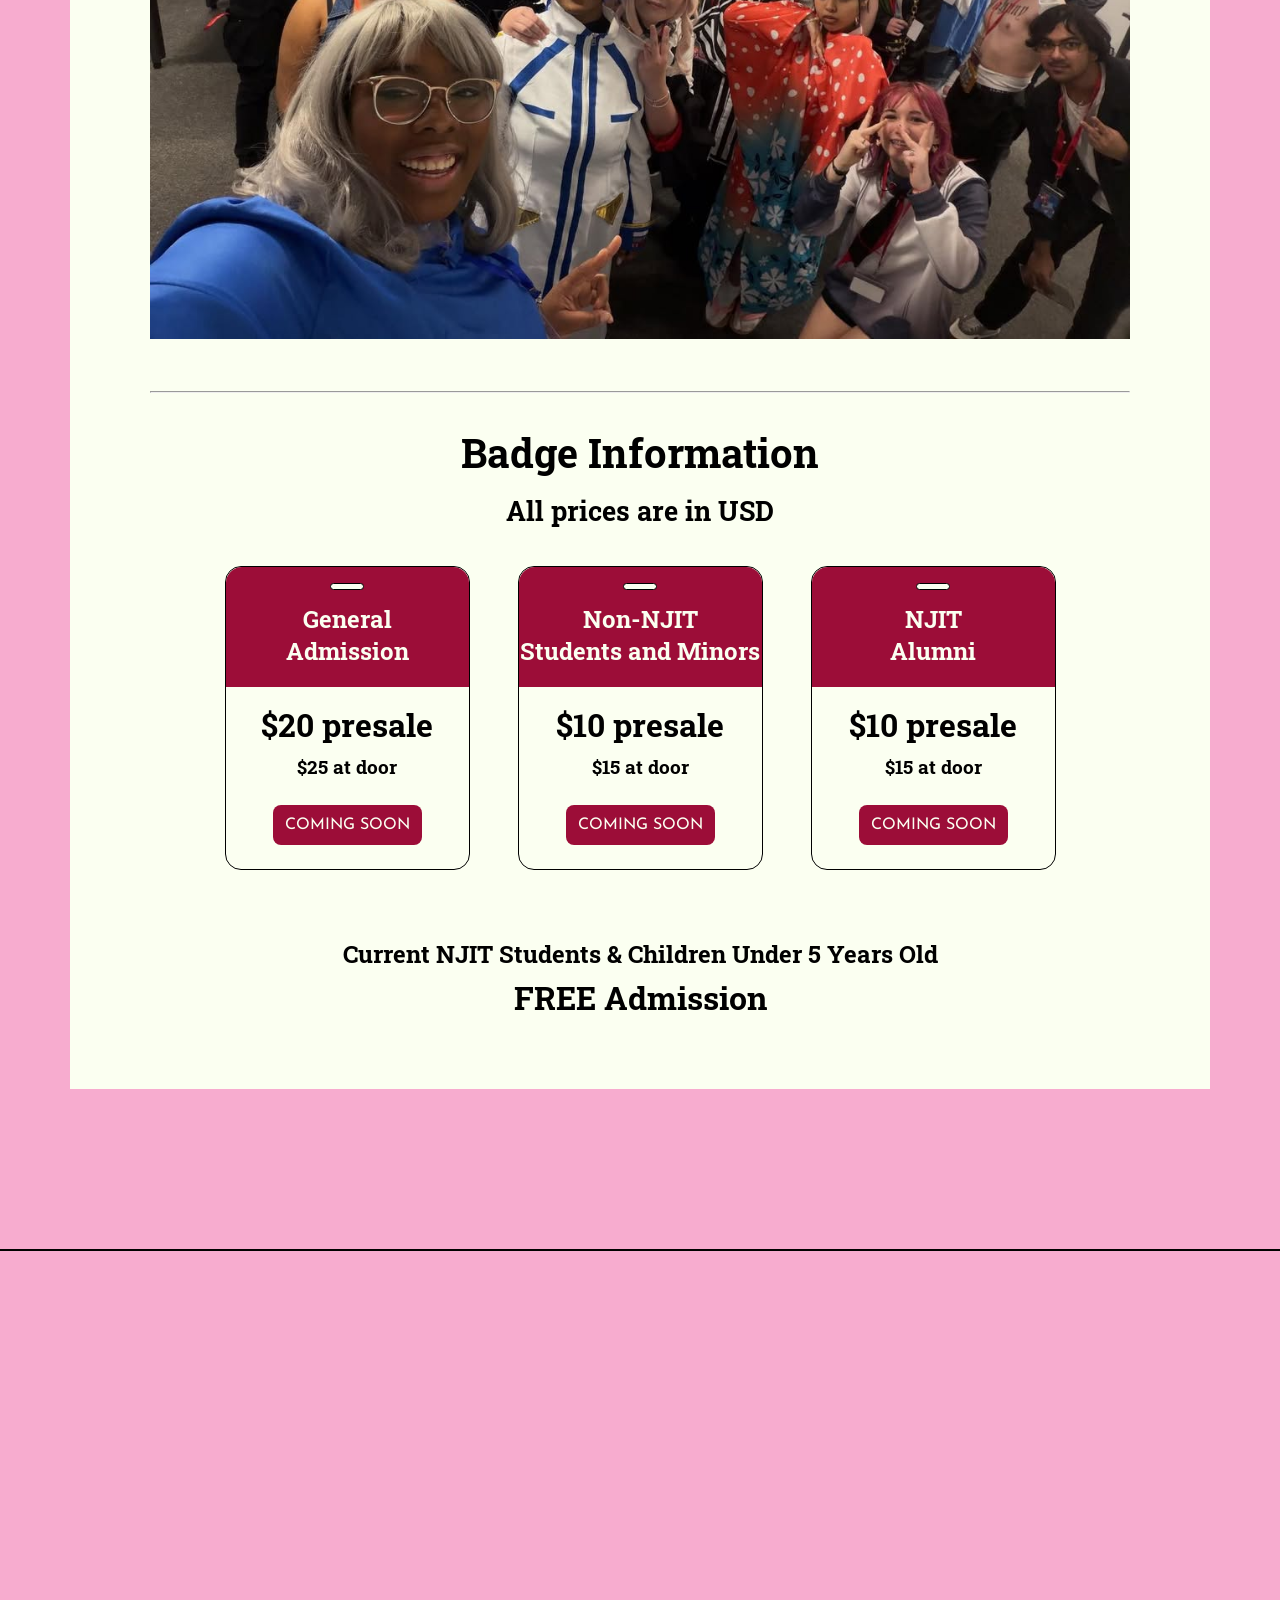
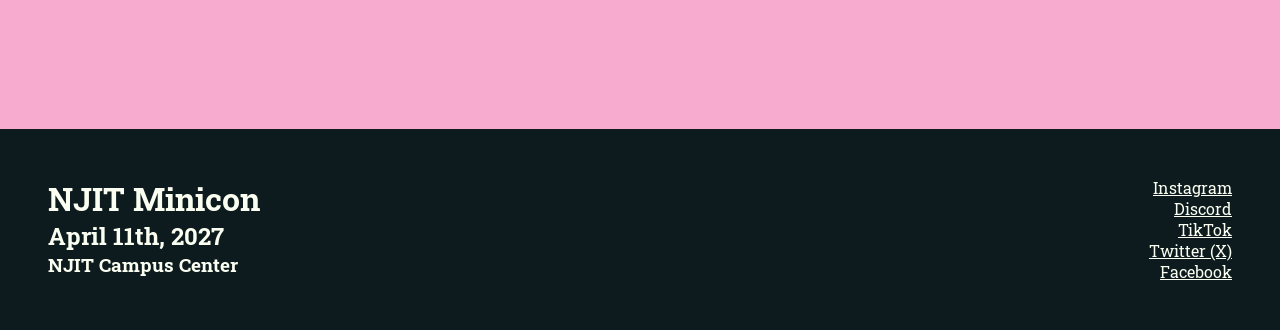
==== commit 66aef581: "fix: date change in footer" ====
--- a/index.html
+++ b/index.html
@@ -130,7 +130,7 @@
     <footer>
         <div>
             <h1>NJIT Minicon</h1>
-            <h2>April 3rd, 2027</h2>
+            <h2>April 11th, 2027</h2>
             <h3>NJIT Campus Center</h3>
         </div>
         <div class="flex-spacer"></div>
